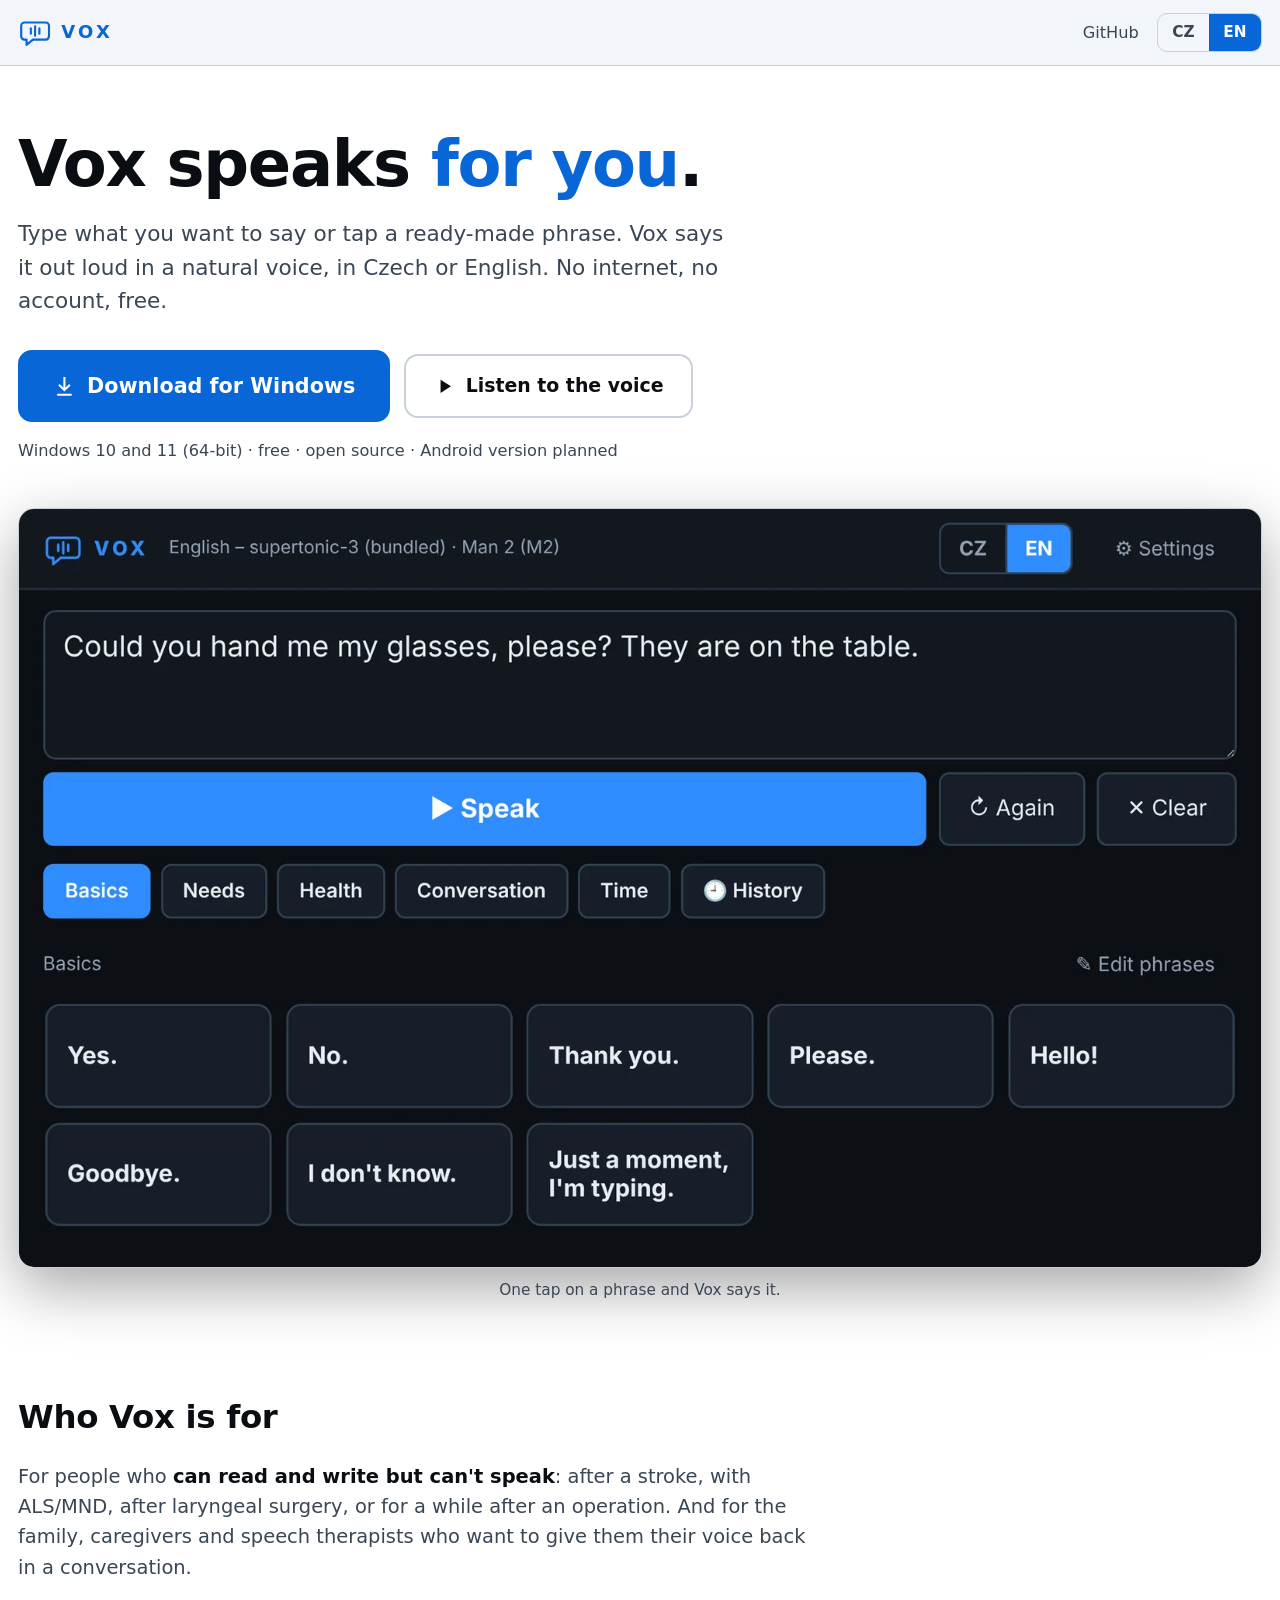
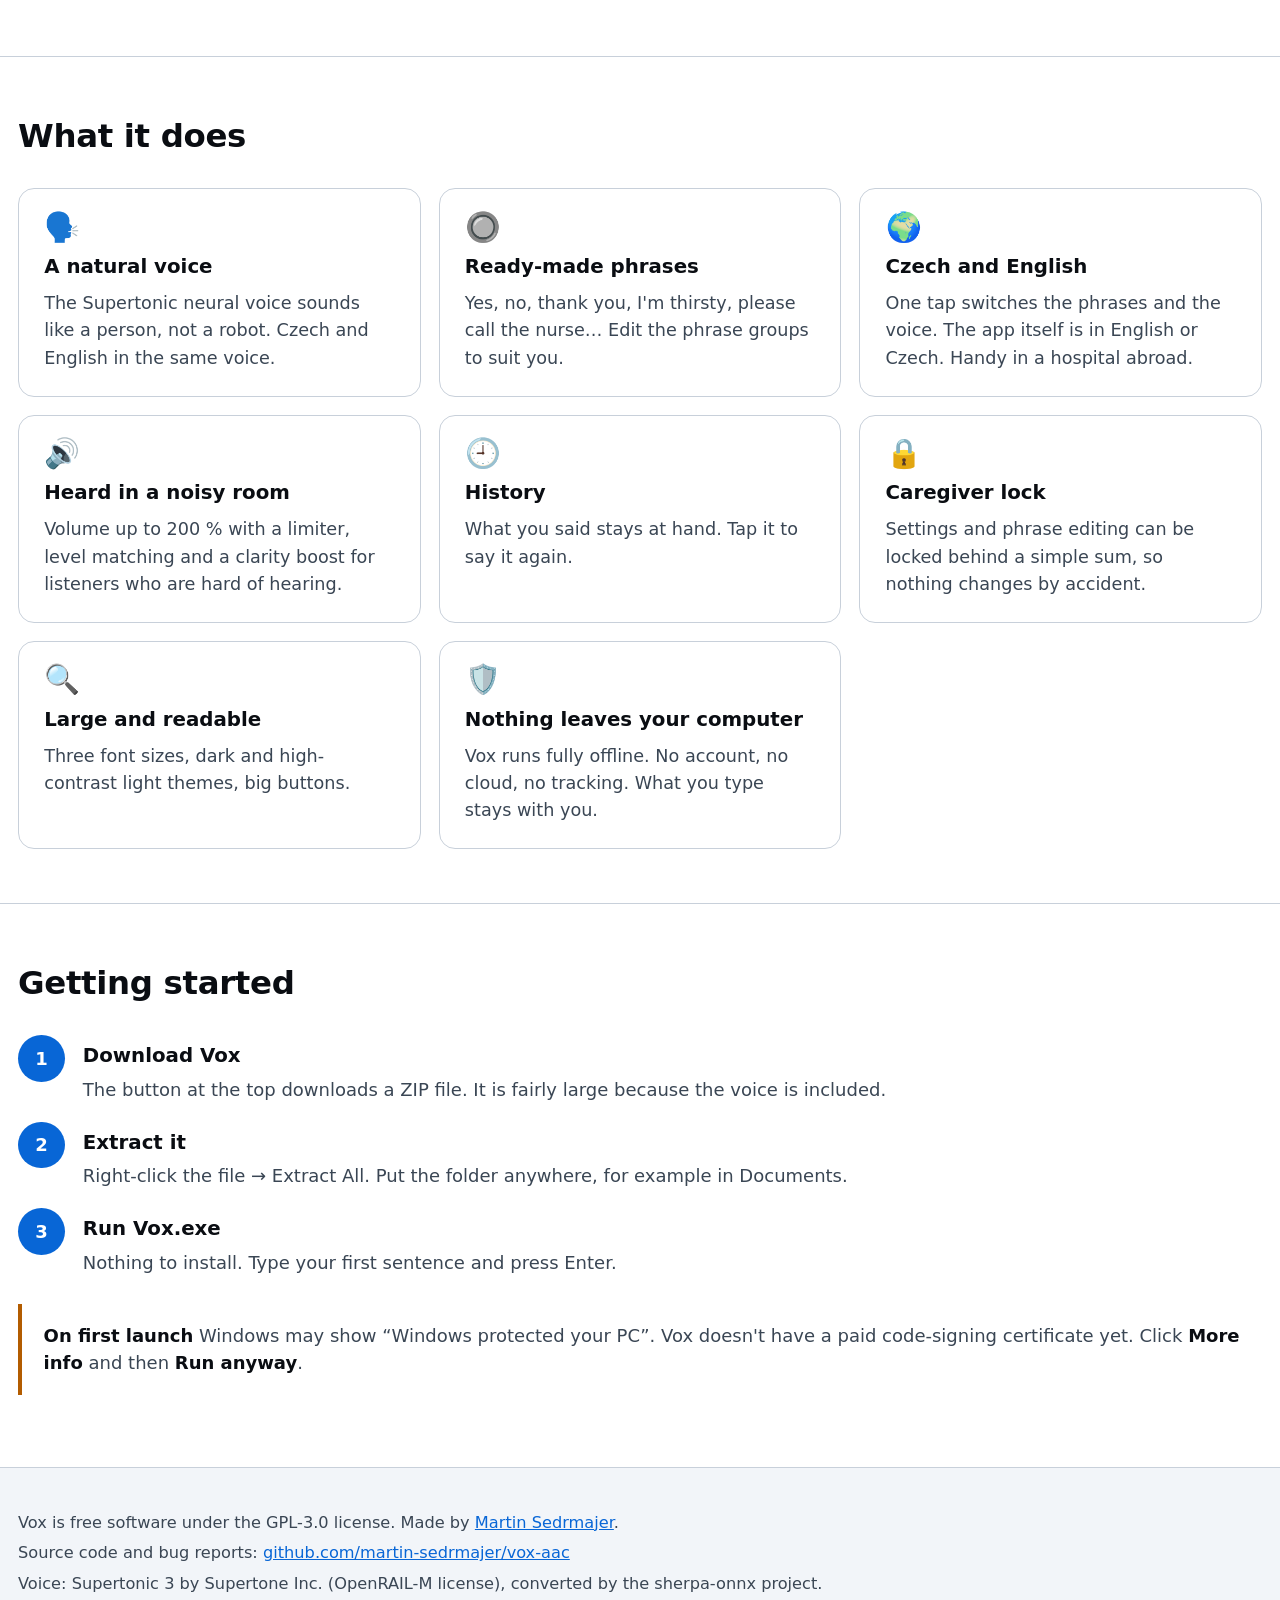
==== docs/index.html @ cf5b53a2 "Vydali jsme verzi 0.2.0 Co-Authored-By: Claude Opus 5.5 <noreply@anthropic.com>" ====
<!doctype html>
<html lang="cs">
<head>
<meta charset="utf-8">
<meta name="viewport" content="width=device-width, initial-scale=1">
<title>Vox – mluví za vás</title>
<meta name="description" content="Vox je bezplatná aplikace pro Windows, která mluví za lidi, kteří přišli o hlas. Napíšete nebo klepnete a Vox to řekne přirozeným hlasem, česky i anglicky, bez internetu.">
<meta property="og:title" content="Vox – mluví za vás">
<meta property="og:description" content="Bezplatná offline aplikace pro Windows: napíšete nebo klepnete a Vox to řekne přirozeným hlasem, česky i anglicky.">
<meta property="og:image" content="img/vox-cs.webp">
<link rel="icon" href="data:image/svg+xml,%3Csvg xmlns='http://www.w3.org/2000/svg' viewBox='0 0 32 32' fill='none' stroke='%232f8cff' stroke-width='2.4' stroke-linecap='round' stroke-linejoin='round'%3E%3Cpath d='M6 7h20a3 3 0 0 1 3 3v10a3 3 0 0 1-3 3H14l-6 5v-5H6a3 3 0 0 1-3-3V10a3 3 0 0 1 3-3z'/%3E%3Cpath d='M12 12.5v5M16 10.5v9M20 12.5v5'/%3E%3C/svg%3E">
<style>
  :root {
    --bg: #0c1015;
    --bg2: #121820;
    --panel: #161e28;
    --line: #232e3b;
    --text: #e8edf3;
    --dim: #a3b0bf;
    --accent: #2f8cff;
    --accent-dim: #1f64c4;
    --on-accent: #ffffff;
    --urgent: #ff6b6b;
    --focus: #ffd166;
    color-scheme: dark;
  }
  @media (prefers-color-scheme: light) {
    :root {
      --bg: #ffffff;
      --bg2: #f2f5f9;
      --panel: #ffffff;
      --line: #c8d0da;
      --text: #0a0d12;
      --dim: #3a4654;
      --accent: #0866d6;
      --accent-dim: #054ea6;
      --urgent: #b00020;
      --focus: #b35c00;
      color-scheme: light;
    }
  }

  * { box-sizing: border-box; }
  html { font-size: 18px; scroll-behavior: smooth; }
  @media (prefers-reduced-motion: reduce) { html { scroll-behavior: auto; } * { animation: none !important; transition: none !important; } }
  body {
    margin: 0;
    background: var(--bg);
    color: var(--text);
    font-family: "Segoe UI Variable Text", "Segoe UI", system-ui, -apple-system, sans-serif;
    line-height: 1.55;
  }
  a { color: var(--accent); }
  :focus-visible { outline: 3px solid var(--focus); outline-offset: 3px; border-radius: 6px; }
  .wrap { width: min(70rem, 100% - 2rem); margin-inline: auto; }
  .skip { position: absolute; left: -999px; top: .5rem; background: var(--accent); color: var(--on-accent); padding: .5rem 1rem; border-radius: 8px; z-index: 10; }
  .skip:focus { left: .5rem; }

  /* ---------- hlavička ---------- */
  header.top { border-bottom: 1px solid var(--line); background: var(--bg2); }
  header.top .wrap { display: flex; align-items: center; gap: 1rem; min-height: 3.6rem; }
  .brand { display: flex; align-items: center; gap: .5rem; text-decoration: none; color: var(--text); font-weight: 800; letter-spacing: .18em; }
  .brand svg { width: 1.9rem; height: 1.9rem; fill: none; stroke: var(--accent); stroke-width: 2; stroke-linecap: round; stroke-linejoin: round; }
  .brand span { color: var(--accent); }
  .spacer { flex: 1; }
  .lang { display: inline-flex; border: 1px solid var(--line); border-radius: 10px; overflow: hidden; }
  .lang button { font: inherit; font-weight: 700; font-size: .85rem; padding: .35rem .8rem; border: 0; background: transparent; color: var(--dim); cursor: pointer; }
  .lang button[aria-pressed="true"] { background: var(--accent); color: var(--on-accent); }
  .gh { color: var(--dim); text-decoration: none; font-size: .9rem; }
  .gh:hover { color: var(--text); }

  /* ---------- úvod ---------- */
  .hero { padding: 3.5rem 0 2rem; }
  .hero h1 { font-size: clamp(2.2rem, 5vw, 3.6rem); line-height: 1.1; margin: 0 0 1rem; letter-spacing: -.02em; }
  .hero h1 em { font-style: normal; color: var(--accent); }
  .hero p.lead { font-size: 1.2rem; color: var(--dim); max-width: 40rem; margin: 0 0 1.8rem; }
  .cta { display: flex; flex-wrap: wrap; gap: .8rem; align-items: center; }
  .btn {
    display: inline-flex; align-items: center; gap: .55rem;
    font: inherit; font-weight: 700; font-size: 1.05rem;
    padding: .85rem 1.5rem; border-radius: 14px; cursor: pointer;
    text-decoration: none; border: 2px solid var(--line); background: var(--panel); color: var(--text);
  }
  .btn.primary { background: var(--accent); border-color: var(--accent); color: var(--on-accent); font-size: 1.15rem; padding: 1rem 1.8rem; }
  .btn.primary:hover { background: var(--accent-dim); border-color: var(--accent-dim); }
  .btn:hover { border-color: var(--accent); }
  .btn svg { width: 1.2em; height: 1.2em; fill: currentColor; }
  .meta { margin-top: .9rem; font-size: .9rem; color: var(--dim); }

  .shot { margin: 2.5rem 0 0; }
  .shot img { width: 100%; height: auto; display: block; border-radius: 16px; border: 1px solid var(--line); box-shadow: 0 20px 60px rgba(0, 0, 0, .35); }
  .shot figcaption { font-size: .85rem; color: var(--dim); margin-top: .6rem; text-align: center; }

  /* ---------- sekce ---------- */
  section { padding: 3rem 0; }
  section + section { border-top: 1px solid var(--line); }
  h2 { font-size: 1.8rem; margin: 0 0 1rem; letter-spacing: -.01em; }
  .prose { max-width: 44rem; color: var(--dim); font-size: 1.08rem; }
  .prose strong { color: var(--text); }

  .grid { display: grid; grid-template-columns: repeat(auto-fill, minmax(17rem, 1fr)); gap: 1rem; margin-top: 1.5rem; }
  .card { background: var(--panel); border: 1px solid var(--line); border-radius: 16px; padding: 1.3rem 1.4rem; }
  .card h3 { margin: 0 0 .4rem; font-size: 1.1rem; }
  .card p { margin: 0; color: var(--dim); font-size: .98rem; }
  .card .ico { font-size: 1.6rem; line-height: 1; margin-bottom: .6rem; display: block; }

  ol.steps { list-style: none; padding: 0; margin: 1.5rem 0 0; display: grid; gap: 1rem; counter-reset: s; }
  ol.steps li { counter-increment: s; display: grid; grid-template-columns: 2.6rem 1fr; gap: 1rem; align-items: start; }
  ol.steps li::before {
    content: counter(s); width: 2.6rem; height: 2.6rem; border-radius: 50%;
    background: var(--accent); color: var(--on-accent); font-weight: 800;
    display: grid; place-items: center;
  }
  ol.steps h3 { margin: .35rem 0 .2rem; font-size: 1.1rem; }
  ol.steps p { margin: 0; color: var(--dim); }
  .note { margin-top: 1.5rem; padding: 1rem 1.2rem; border-left: 4px solid var(--focus); background: var(--panel); border-radius: 0 12px 12px 0; color: var(--dim); }
  .note strong { color: var(--text); }

  footer { border-top: 1px solid var(--line); background: var(--bg2); padding: 2rem 0 2.5rem; color: var(--dim); font-size: .9rem; }
  footer p { margin: .3rem 0; }

  @media (max-width: 40rem) {
    html { font-size: 17px; }
    .hero { padding-top: 2.2rem; }
    .gh { display: none; }
    .btn, .btn.primary { width: 100%; justify-content: center; }
  }
</style>
</head>
<body>
<a class="skip" href="#main" data-i18n="skip">Přeskočit na obsah</a>

<header class="top">
  <div class="wrap">
    <a class="brand" href="#" aria-label="Vox">
      <svg viewBox="0 0 32 32" aria-hidden="true"><path d="M6 7h20a3 3 0 0 1 3 3v10a3 3 0 0 1-3 3H14l-6 5v-5H6a3 3 0 0 1-3-3V10a3 3 0 0 1 3-3z"/><path d="M12 12.5v5M16 10.5v9M20 12.5v5"/></svg>
      <span>VOX</span>
    </a>
    <div class="spacer"></div>
    <a class="gh" href="https://github.com/martin-sedrmajer/vox-aac">GitHub</a>
    <div class="lang" role="group" aria-label="Jazyk / Language">
      <button type="button" data-lang="cs" aria-pressed="true">CZ</button>
      <button type="button" data-lang="en" aria-pressed="false">EN</button>
    </div>
  </div>
</header>

<main id="main">
  <div class="hero">
    <div class="wrap">
      <h1 data-i18n-html="h1">Vox mluví <em>za vás</em>.</h1>
      <p class="lead" data-i18n="lead">Napíšete, co chcete říct, nebo klepnete na připravenou frázi. Vox to řekne přirozeným hlasem, česky i anglicky. Bez internetu, bez účtu a zdarma.</p>
      <div class="cta">
        <a class="btn primary" href="https://github.com/martin-sedrmajer/vox-aac/releases/latest">
          <svg viewBox="0 0 24 24" aria-hidden="true"><path d="M11 3h2v10.2l3.6-3.6 1.4 1.4-6 6-6-6 1.4-1.4 3.6 3.6V3zM5 19h14v2H5z"/></svg>
          <span data-i18n="download">Stáhnout pro Windows</span>
        </a>
        <button class="btn" type="button" id="listen" aria-pressed="false">
          <svg viewBox="0 0 24 24" aria-hidden="true" id="listenIcon"><path d="M8 5v14l11-7z"/></svg>
          <span data-i18n="listen">Poslechnout hlas</span>
        </button>
        <audio id="sample" preload="none" src="audio/vox-cs.mp3"></audio>
      </div>
      <p class="meta" data-i18n="meta">Windows 10 a 11 (64bit) · zdarma · otevřený zdrojový kód · verze pro Android se plánuje</p>

      <figure class="shot">
        <img id="shot" src="img/vox-cs.webp" width="1600" height="976"
             alt="Okno aplikace Vox: nahoře pole pro text a velké modré tlačítko Říct, pod ním skupiny frází a tlačítka s frázemi, naléhavé červeně." data-i18n-alt="shotAlt">
        <figcaption data-i18n="shotCap">Naléhavé fráze jsou červené, aby byly vidět na první pohled.</figcaption>
      </figure>
    </div>
  </div>

  <section>
    <div class="wrap">
      <h2 data-i18n="whoH">Pro koho je Vox</h2>
      <p class="prose" data-i18n-html="who">Pro lidi, kteří <strong>umějí číst a psát, ale nemohou mluvit</strong>: po mozkové mrtvici, s ALS, po operaci hrtanu nebo dočasně po zákroku. A pro jejich blízké, pečovatele a logopedy, kteří jim chtějí vrátit hlas do rozhovoru.</p>
    </div>
  </section>

  <section>
    <div class="wrap">
      <h2 data-i18n="featH">Co umí</h2>
      <div class="grid">
        <div class="card"><span class="ico" aria-hidden="true">🗣️</span><h3 data-i18n="f1h">Přirozený hlas</h3><p data-i18n="f1">Neuronový hlas Supertonic, který zní jako člověk, ne jako robot. Česky i anglicky stejným hlasem.</p></div>
        <div class="card"><span class="ico" aria-hidden="true">🔘</span><h3 data-i18n="f2h">Připravené fráze</h3><p data-i18n="f2">Ano, ne, děkuji, mám žízeň, zavolejte sestru… Skupiny frází si upravíte podle sebe.</p></div>
        <div class="card"><span class="ico" aria-hidden="true">🌍</span><h3 data-i18n="f3h">Čeština i angličtina</h3><p data-i18n="f3">Jedním klepnutím se přepnou fráze i hlas. Samotná aplikace je česky nebo anglicky. Hodí se v nemocnici v zahraničí.</p></div>
        <div class="card"><span class="ico" aria-hidden="true">🔊</span><h3 data-i18n="f4h">Slyšet i v hluku</h3><p data-i18n="f4">Hlasitost až 200 % s ochranou proti přebuzení, vyrovnání hlasitosti a zvýraznění pro nedoslýchavé.</p></div>
        <div class="card"><span class="ico" aria-hidden="true">🕘</span><h3 data-i18n="f5h">Historie</h3><p data-i18n="f5">Co jste řekli, zůstane po ruce. Jedním klepnutím to zopakujete.</p></div>
        <div class="card"><span class="ico" aria-hidden="true">🔒</span><h3 data-i18n="f6h">Zámek pro pečovatele</h3><p data-i18n="f6">Nastavení a úpravy frází lze zamknout jednoduchým příkladem, aby se nic nezměnilo omylem.</p></div>
        <div class="card"><span class="ico" aria-hidden="true">🔍</span><h3 data-i18n="f7h">Velké a čitelné</h3><p data-i18n="f7">Tři velikosti písma, tmavý i světlý vzhled s vysokým kontrastem, velká tlačítka.</p></div>
        <div class="card"><span class="ico" aria-hidden="true">🛡️</span><h3 data-i18n="f8h">Nic neodchází z počítače</h3><p data-i18n="f8">Vox běží celý offline. Žádný účet, žádný cloud, žádné sledování. Co napíšete, zůstane jen u vás.</p></div>
      </div>
    </div>
  </section>

  <section>
    <div class="wrap">
      <h2 data-i18n="startH">Jak začít</h2>
      <ol class="steps">
        <li><div><h3 data-i18n="s1h">Stáhněte Vox</h3><p data-i18n="s1">Tlačítkem nahoře stáhnete soubor ZIP. Je větší, protože obsahuje i hlas.</p></div></li>
        <li><div><h3 data-i18n="s2h">Rozbalte ho</h3><p data-i18n="s2">Pravým tlačítkem na soubor → Extrahovat vše. Složku můžete dát kamkoli, třeba do Dokumentů.</p></div></li>
        <li><div><h3 data-i18n="s3h">Spusťte Vox.exe</h3><p data-i18n="s3">Nic se neinstaluje. Napište první větu a zmáčkněte Enter.</p></div></li>
      </ol>
      <p class="note" data-i18n-html="smart"><strong>Při prvním spuštění</strong> může Windows ukázat hlášku „Systém Windows ochránil váš počítač“. Vox zatím nemá placený digitální podpis. Klikněte na <strong>Další informace</strong> a pak na <strong>Přesto spustit</strong>.</p>
    </div>
  </section>
</main>

<footer>
  <div class="wrap">
    <p data-i18n-html="foot1">Vox je otevřený software pod licencí GPL-3.0. Vytvořil <a href="https://github.com/martin-sedrmajer">Martin Sedrmajer</a>.</p>
    <p data-i18n-html="foot2">Zdrojový kód a hlášení chyb: <a href="https://github.com/martin-sedrmajer/vox-aac">github.com/martin-sedrmajer/vox-aac</a></p>
    <p data-i18n="foot3">Hlas: Supertonic 3 od Supertone Inc. (licence OpenRAIL-M), převedený projektem sherpa-onnx.</p>
  </div>
</footer>

<script>
  // Texty v obou jazycích. Čeština je přímo v HTML (funguje i bez skriptu), angličtina se doplní.
  const T = {
    en: {
      title: "Vox – speaks for you",
      skip: "Skip to content",
      h1: "Vox speaks <em>for you</em>.",
      lead: "Type what you want to say or tap a ready-made phrase. Vox says it out loud in a natural voice, in Czech or English. No internet, no account, free.",
      download: "Download for Windows",
      listen: "Listen to the voice",
      meta: "Windows 10 and 11 (64-bit) · free · open source · Android version planned",
      shotAlt: "The Vox window: a text box with a large blue Speak button at the top, phrase groups and phrase buttons below.",
      shotCap: "One tap on a phrase and Vox says it.",
      whoH: "Who Vox is for",
      who: "For people who <strong>can read and write but can't speak</strong>: after a stroke, with ALS/MND, after laryngeal surgery, or for a while after an operation. And for the family, caregivers and speech therapists who want to give them their voice back in a conversation.",
      featH: "What it does",
      f1h: "A natural voice", f1: "The Supertonic neural voice sounds like a person, not a robot. Czech and English in the same voice.",
      f2h: "Ready-made phrases", f2: "Yes, no, thank you, I'm thirsty, please call the nurse… Edit the phrase groups to suit you.",
      f3h: "Czech and English", f3: "One tap switches the phrases and the voice. The app itself is in English or Czech. Handy in a hospital abroad.",
      f4h: "Heard in a noisy room", f4: "Volume up to 200 % with a limiter, level matching and a clarity boost for listeners who are hard of hearing.",
      f5h: "History", f5: "What you said stays at hand. Tap it to say it again.",
      f6h: "Caregiver lock", f6: "Settings and phrase editing can be locked behind a simple sum, so nothing changes by accident.",
      f7h: "Large and readable", f7: "Three font sizes, dark and high-contrast light themes, big buttons.",
      f8h: "Nothing leaves your computer", f8: "Vox runs fully offline. No account, no cloud, no tracking. What you type stays with you.",
      startH: "Getting started",
      s1h: "Download Vox", s1: "The button at the top downloads a ZIP file. It is fairly large because the voice is included.",
      s2h: "Extract it", s2: "Right-click the file → Extract All. Put the folder anywhere, for example in Documents.",
      s3h: "Run Vox.exe", s3: "Nothing to install. Type your first sentence and press Enter.",
      smart: "<strong>On first launch</strong> Windows may show “Windows protected your PC”. Vox doesn't have a paid code-signing certificate yet. Click <strong>More info</strong> and then <strong>Run anyway</strong>.",
      foot1: "Vox is free software under the GPL-3.0 license. Made by <a href=\"https://github.com/martin-sedrmajer\">Martin Sedrmajer</a>.",
      foot2: "Source code and bug reports: <a href=\"https://github.com/martin-sedrmajer/vox-aac\">github.com/martin-sedrmajer/vox-aac</a>",
      foot3: "Voice: Supertonic 3 by Supertone Inc. (OpenRAIL-M license), converted by the sherpa-onnx project."
    }
  };

  // Původní české texty si uloží z HTML, aby šlo přepínat tam i zpět.
  const cs = { title: document.title };
  document.querySelectorAll("[data-i18n]").forEach((el) => { cs[el.dataset.i18n] = el.textContent; });
  document.querySelectorAll("[data-i18n-html]").forEach((el) => { cs[el.dataset.i18nHtml] = el.innerHTML; });
  document.querySelectorAll("[data-i18n-alt]").forEach((el) => { cs[el.dataset.i18nAlt] = el.alt; });
  T.cs = cs;

  const sample = document.getElementById("sample");
  const listen = document.getElementById("listen");
  const icon = document.getElementById("listenIcon");
  const PLAY = "M8 5v14l11-7z", STOP = "M6 6h12v12H6z";

  function setLang(lang) {
    const t = T[lang] || T.cs;
    document.documentElement.lang = lang;
    document.title = t.title;
    document.querySelectorAll("[data-i18n]").forEach((el) => { if (t[el.dataset.i18n]) el.textContent = t[el.dataset.i18n]; });
    document.querySelectorAll("[data-i18n-html]").forEach((el) => { if (t[el.dataset.i18nHtml]) el.innerHTML = t[el.dataset.i18nHtml]; });
    document.querySelectorAll("[data-i18n-alt]").forEach((el) => { if (t[el.dataset.i18nAlt]) el.alt = t[el.dataset.i18nAlt]; });
    document.querySelectorAll(".lang button").forEach((b) => b.setAttribute("aria-pressed", String(b.dataset.lang === lang)));
    document.getElementById("shot").src = "img/vox-" + lang + ".webp";
    stopSample();
    sample.src = "audio/vox-" + lang + ".mp3";
    try { localStorage.setItem("vox.lang", lang); } catch (_) { /* bez úložiště */ }
  }

  function stopSample() {
    sample.pause();
    sample.currentTime = 0;
    listen.setAttribute("aria-pressed", "false");
    icon.firstElementChild.setAttribute("d", PLAY);
  }

  listen.addEventListener("click", () => {
    if (!sample.paused) { stopSample(); return; }
    sample.play().then(() => {
      listen.setAttribute("aria-pressed", "true");
      icon.firstElementChild.setAttribute("d", STOP);
    }).catch(() => { /* přehrání zablokované */ });
  });
  sample.addEventListener("ended", stopSample);

  document.querySelectorAll(".lang button").forEach((b) => b.addEventListener("click", () => setLang(b.dataset.lang)));

  let start = "cs";
  try { start = localStorage.getItem("vox.lang") || ((navigator.language || "").toLowerCase().startsWith("cs") ? "cs" : "en"); } catch (_) { /* bez úložiště */ }
  if (start !== "cs") setLang(start);
</script>
</body>
</html>
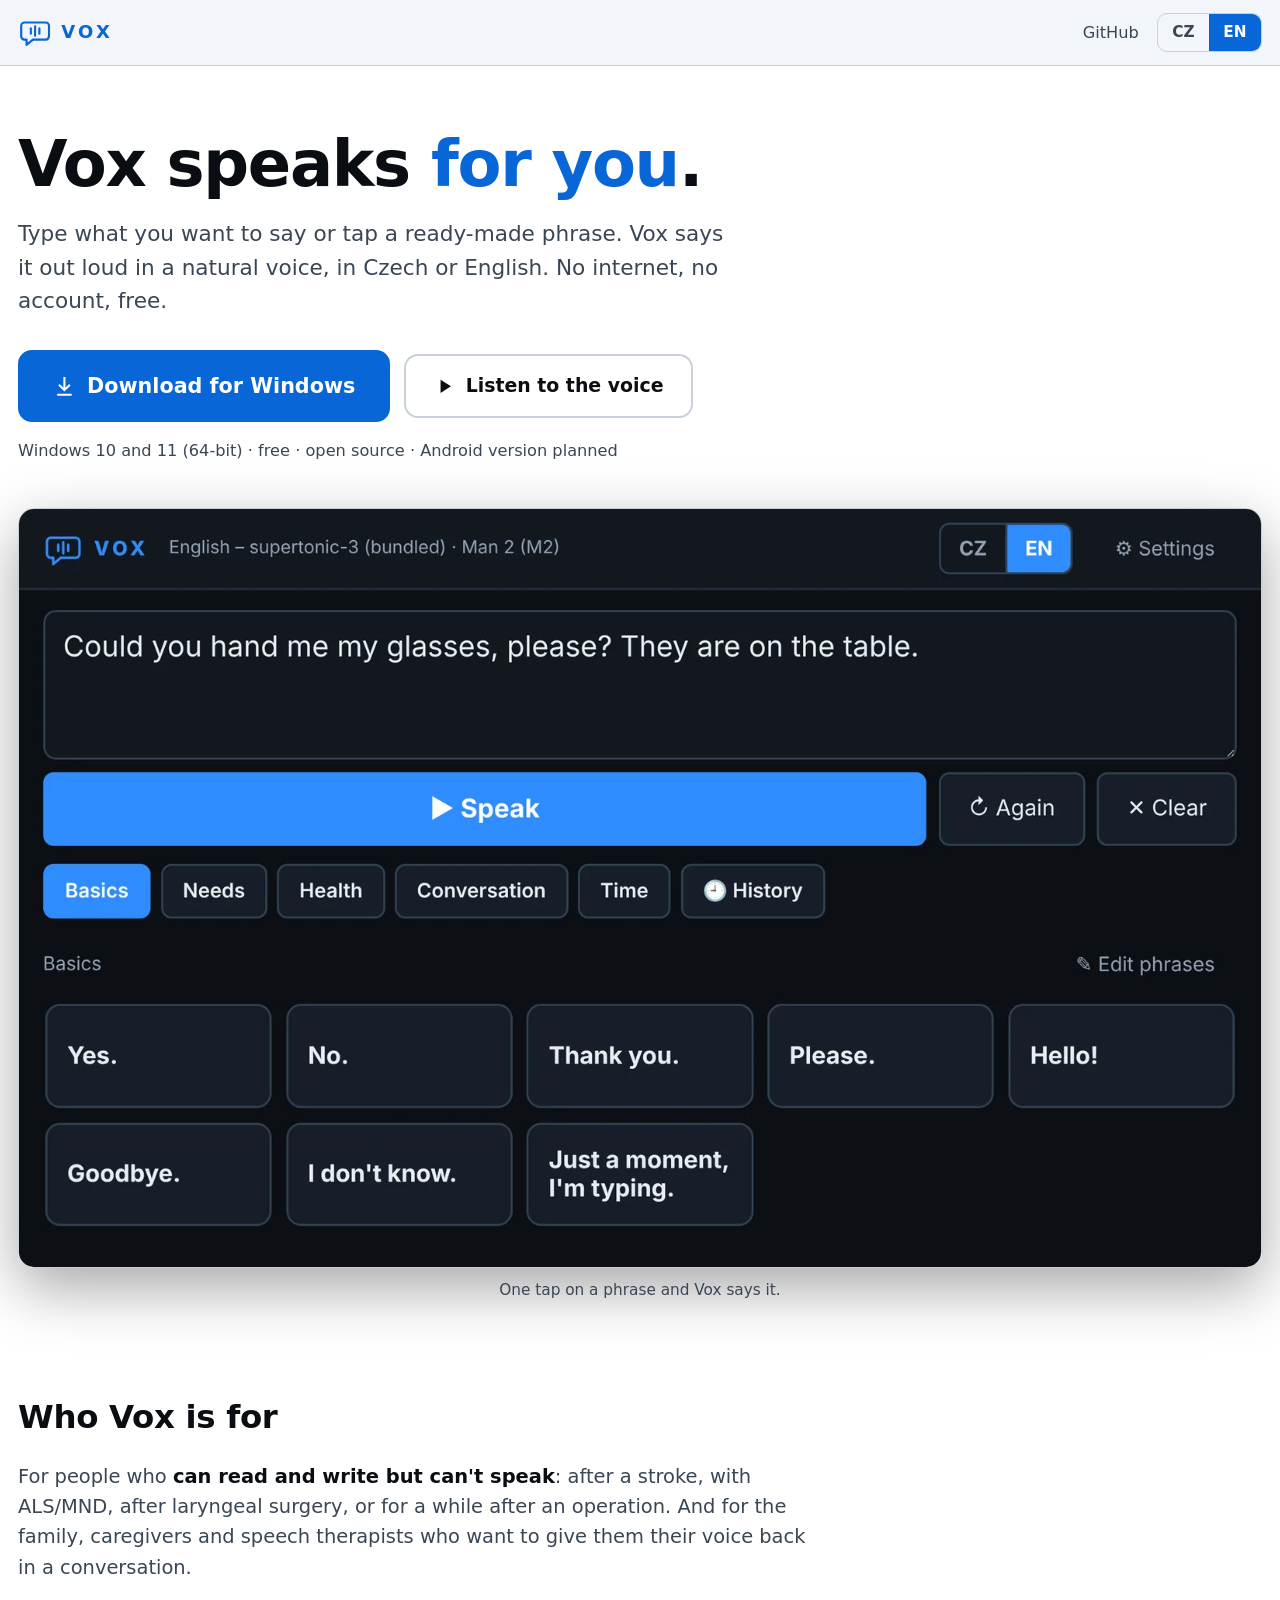
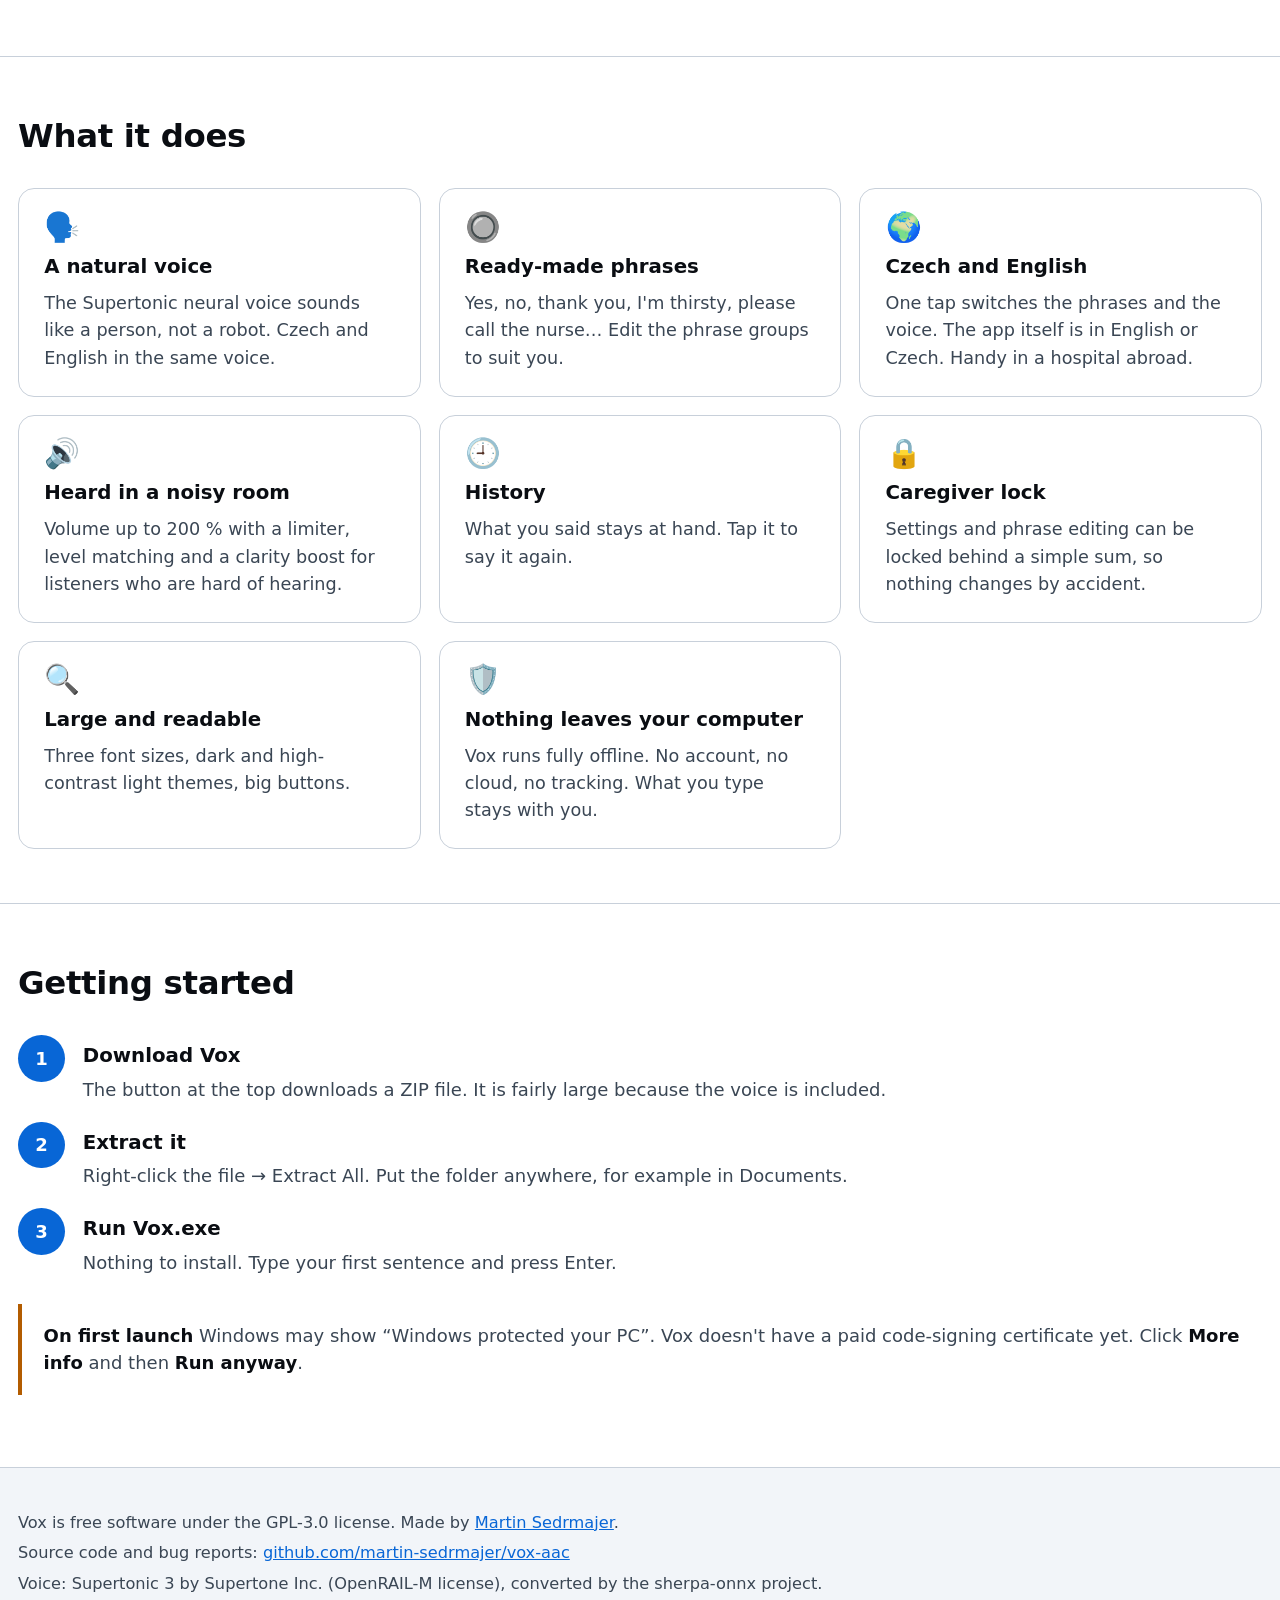
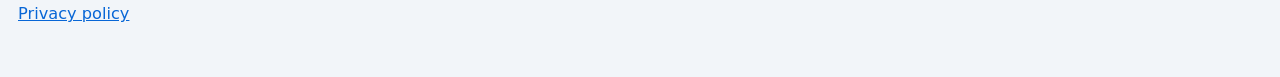
==== commit 9ec49726: "Připravili jsme balíček pro Microsoft Store a stránku o ochraně soukromí Co-Authored-By: Claude Opus" ====
--- a/docs/index.html
+++ b/docs/index.html
@@ -212,6 +212,7 @@
     <p data-i18n-html="foot1">Vox je otevřený software pod licencí GPL-3.0. Vytvořil <a href="https://github.com/martin-sedrmajer">Martin Sedrmajer</a>.</p>
     <p data-i18n-html="foot2">Zdrojový kód a hlášení chyb: <a href="https://github.com/martin-sedrmajer/vox-aac">github.com/martin-sedrmajer/vox-aac</a></p>
     <p data-i18n="foot3">Hlas: Supertonic 3 od Supertone Inc. (licence OpenRAIL-M), převedený projektem sherpa-onnx.</p>
+    <p><a href="privacy.html" data-i18n="foot4">Ochrana soukromí</a></p>
   </div>
 </footer>
 
@@ -246,7 +247,8 @@
       smart: "<strong>On first launch</strong> Windows may show “Windows protected your PC”. Vox doesn't have a paid code-signing certificate yet. Click <strong>More info</strong> and then <strong>Run anyway</strong>.",
       foot1: "Vox is free software under the GPL-3.0 license. Made by <a href=\"https://github.com/martin-sedrmajer\">Martin Sedrmajer</a>.",
       foot2: "Source code and bug reports: <a href=\"https://github.com/martin-sedrmajer/vox-aac\">github.com/martin-sedrmajer/vox-aac</a>",
-      foot3: "Voice: Supertonic 3 by Supertone Inc. (OpenRAIL-M license), converted by the sherpa-onnx project."
+      foot3: "Voice: Supertonic 3 by Supertone Inc. (OpenRAIL-M license), converted by the sherpa-onnx project.",
+      foot4: "Privacy policy"
     }
   };
 
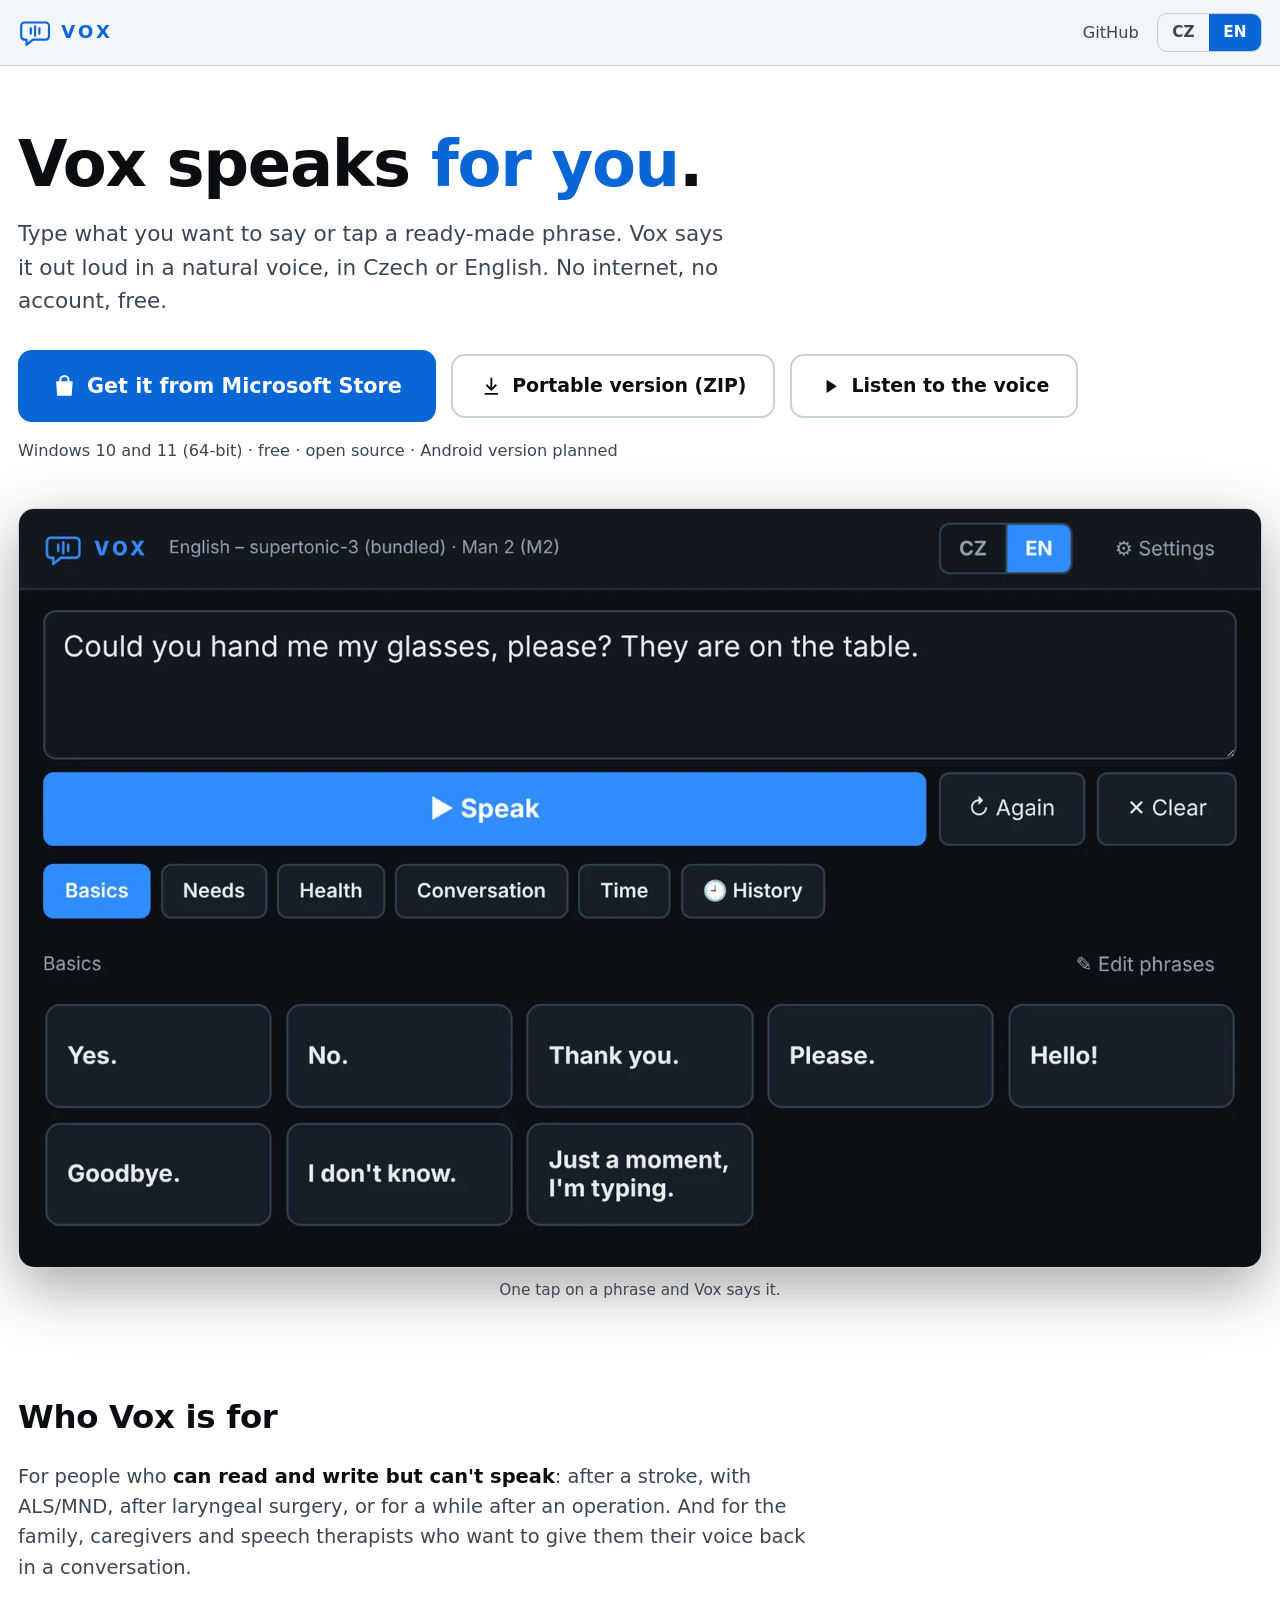
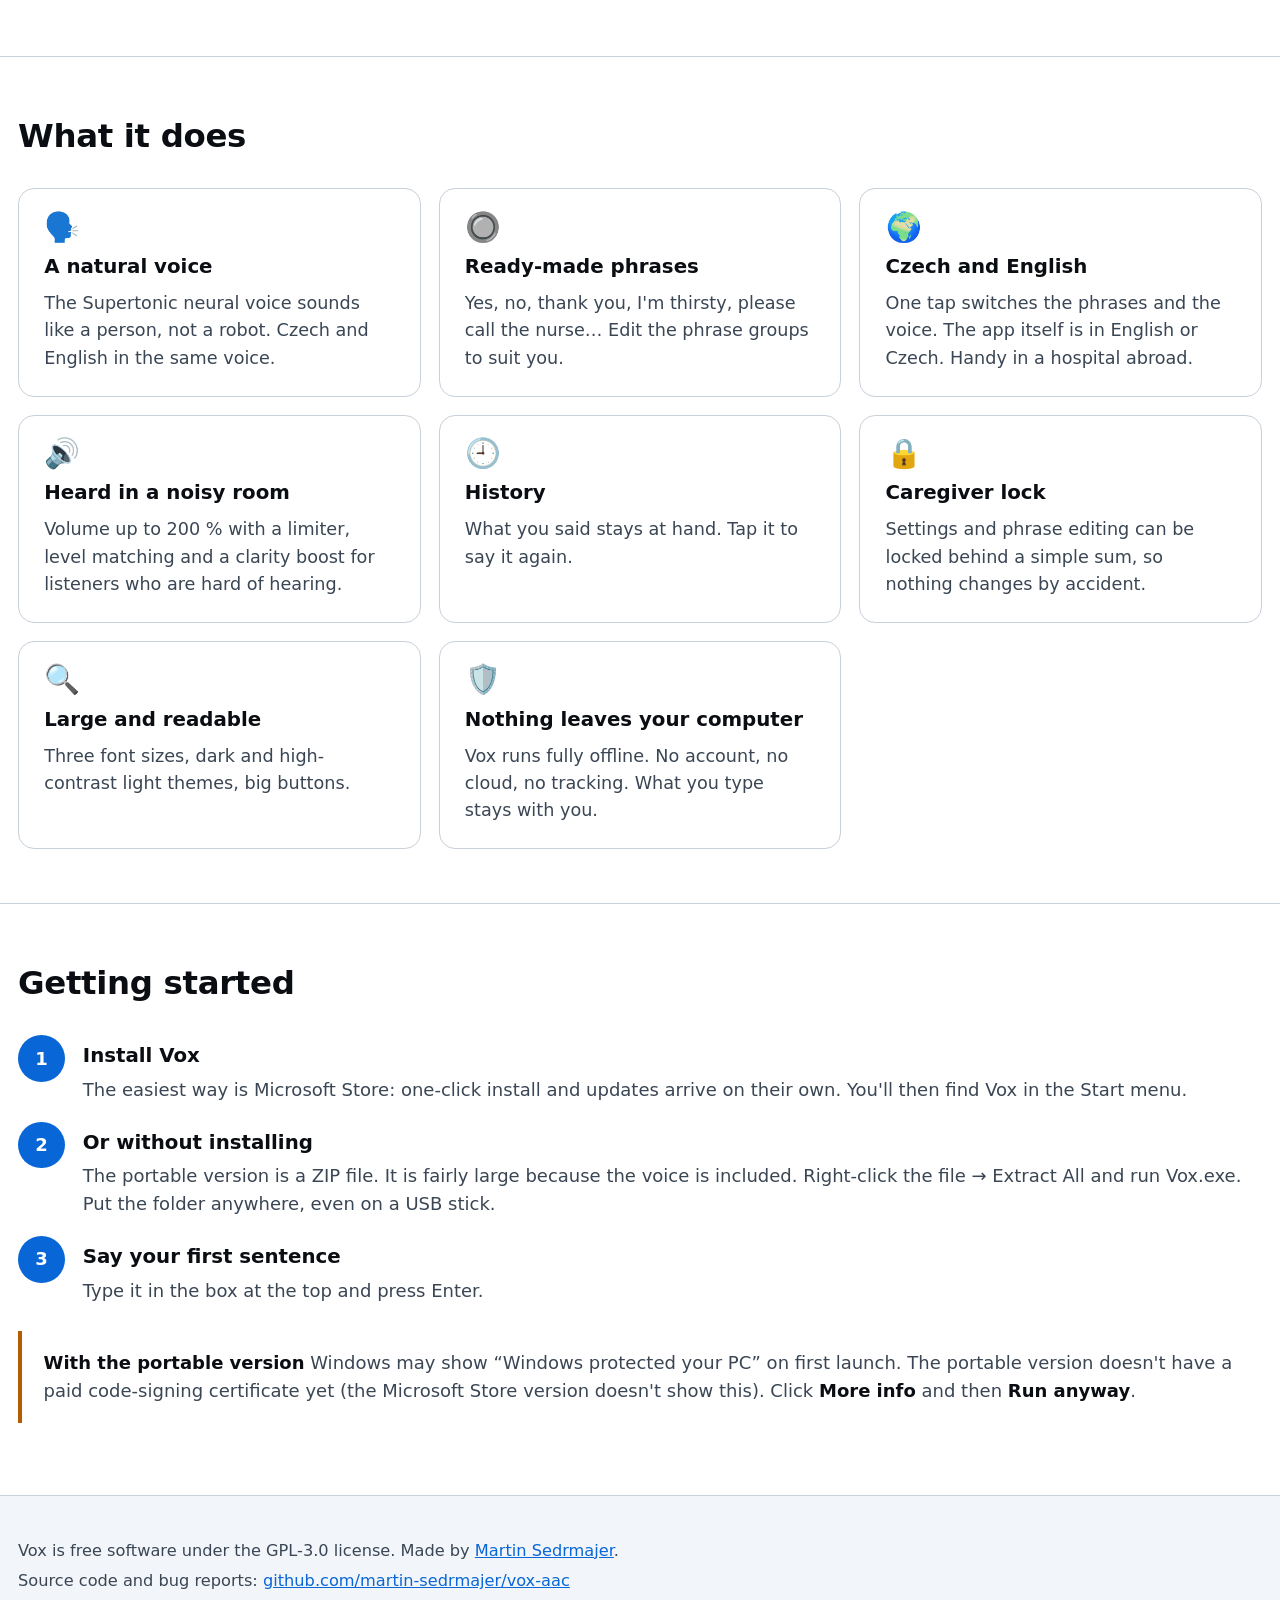
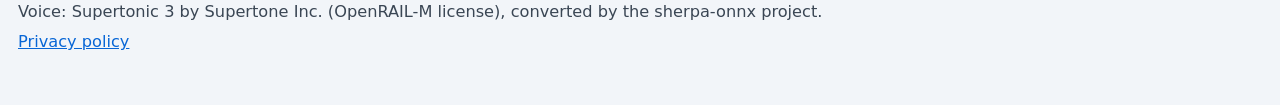
==== commit d8897e2d: "Přidali jsme odkaz do Microsoft Store na web a do README Co-Authored-By: Claude Opus 5.5 <noreply@an" ====
--- a/docs/index.html
+++ b/docs/index.html
@@ -151,9 +151,13 @@
       <h1 data-i18n-html="h1">Vox mluví <em>za vás</em>.</h1>
       <p class="lead" data-i18n="lead">Napíšete, co chcete říct, nebo klepnete na připravenou frázi. Vox to řekne přirozeným hlasem, česky i anglicky. Bez internetu, bez účtu a zdarma.</p>
       <div class="cta">
-        <a class="btn primary" href="https://github.com/martin-sedrmajer/vox-aac/releases/latest">
+        <a class="btn primary" href="https://apps.microsoft.com/detail/9P6NKBZXT3VX">
+          <svg viewBox="0 0 24 24" aria-hidden="true"><path d="M7 7V6a5 5 0 0 1 10 0v1h3l-1 14H5L4 7h3zm2 0h6V6a3 3 0 0 0-6 0v1z"/></svg>
+          <span data-i18n="store">Získat v Microsoft Store</span>
+        </a>
+        <a class="btn" href="https://github.com/martin-sedrmajer/vox-aac/releases/latest">
           <svg viewBox="0 0 24 24" aria-hidden="true"><path d="M11 3h2v10.2l3.6-3.6 1.4 1.4-6 6-6-6 1.4-1.4 3.6 3.6V3zM5 19h14v2H5z"/></svg>
-          <span data-i18n="download">Stáhnout pro Windows</span>
+          <span data-i18n="download">Přenosná verze (ZIP)</span>
         </a>
         <button class="btn" type="button" id="listen" aria-pressed="false">
           <svg viewBox="0 0 24 24" aria-hidden="true" id="listenIcon"><path d="M8 5v14l11-7z"/></svg>
@@ -198,11 +202,11 @@
     <div class="wrap">
       <h2 data-i18n="startH">Jak začít</h2>
       <ol class="steps">
-        <li><div><h3 data-i18n="s1h">Stáhněte Vox</h3><p data-i18n="s1">Tlačítkem nahoře stáhnete soubor ZIP. Je větší, protože obsahuje i hlas.</p></div></li>
-        <li><div><h3 data-i18n="s2h">Rozbalte ho</h3><p data-i18n="s2">Pravým tlačítkem na soubor → Extrahovat vše. Složku můžete dát kamkoli, třeba do Dokumentů.</p></div></li>
-        <li><div><h3 data-i18n="s3h">Spusťte Vox.exe</h3><p data-i18n="s3">Nic se neinstaluje. Napište první větu a zmáčkněte Enter.</p></div></li>
+        <li><div><h3 data-i18n="s1h">Nainstalujte Vox</h3><p data-i18n="s1">Nejjednodušší je Microsoft Store: instalace jedním kliknutím a aktualizace přijdou samy. Vox pak najdete v nabídce Start.</p></div></li>
+        <li><div><h3 data-i18n="s2h">Nebo bez instalace</h3><p data-i18n="s2">Přenosnou verzi stáhnete jako ZIP. Je větší, protože obsahuje i hlas. Pravým tlačítkem na soubor → Extrahovat vše a spusťte Vox.exe. Složku můžete dát kamkoli, třeba na flashdisk.</p></div></li>
+        <li><div><h3 data-i18n="s3h">Řekněte první větu</h3><p data-i18n="s3">Napište ji do pole nahoře a zmáčkněte Enter.</p></div></li>
       </ol>
-      <p class="note" data-i18n-html="smart"><strong>Při prvním spuštění</strong> může Windows ukázat hlášku „Systém Windows ochránil váš počítač“. Vox zatím nemá placený digitální podpis. Klikněte na <strong>Další informace</strong> a pak na <strong>Přesto spustit</strong>.</p>
+      <p class="note" data-i18n-html="smart"><strong>U přenosné verze</strong> může Windows při prvním spuštění ukázat hlášku „Systém Windows ochránil váš počítač“. Přenosná verze zatím nemá placený digitální podpis (verze z Microsoft Store tuto hlášku nemá). Klikněte na <strong>Další informace</strong> a pak na <strong>Přesto spustit</strong>.</p>
     </div>
   </section>
 </main>
@@ -224,7 +228,8 @@
       skip: "Skip to content",
       h1: "Vox speaks <em>for you</em>.",
       lead: "Type what you want to say or tap a ready-made phrase. Vox says it out loud in a natural voice, in Czech or English. No internet, no account, free.",
-      download: "Download for Windows",
+      store: "Get it from Microsoft Store",
+      download: "Portable version (ZIP)",
       listen: "Listen to the voice",
       meta: "Windows 10 and 11 (64-bit) · free · open source · Android version planned",
       shotAlt: "The Vox window: a text box with a large blue Speak button at the top, phrase groups and phrase buttons below.",
@@ -241,10 +246,10 @@
       f7h: "Large and readable", f7: "Three font sizes, dark and high-contrast light themes, big buttons.",
       f8h: "Nothing leaves your computer", f8: "Vox runs fully offline. No account, no cloud, no tracking. What you type stays with you.",
       startH: "Getting started",
-      s1h: "Download Vox", s1: "The button at the top downloads a ZIP file. It is fairly large because the voice is included.",
-      s2h: "Extract it", s2: "Right-click the file → Extract All. Put the folder anywhere, for example in Documents.",
-      s3h: "Run Vox.exe", s3: "Nothing to install. Type your first sentence and press Enter.",
-      smart: "<strong>On first launch</strong> Windows may show “Windows protected your PC”. Vox doesn't have a paid code-signing certificate yet. Click <strong>More info</strong> and then <strong>Run anyway</strong>.",
+      s1h: "Install Vox", s1: "The easiest way is Microsoft Store: one-click install and updates arrive on their own. You'll then find Vox in the Start menu.",
+      s2h: "Or without installing", s2: "The portable version is a ZIP file. It is fairly large because the voice is included. Right-click the file → Extract All and run Vox.exe. Put the folder anywhere, even on a USB stick.",
+      s3h: "Say your first sentence", s3: "Type it in the box at the top and press Enter.",
+      smart: "<strong>With the portable version</strong> Windows may show “Windows protected your PC” on first launch. The portable version doesn't have a paid code-signing certificate yet (the Microsoft Store version doesn't show this). Click <strong>More info</strong> and then <strong>Run anyway</strong>.",
       foot1: "Vox is free software under the GPL-3.0 license. Made by <a href=\"https://github.com/martin-sedrmajer\">Martin Sedrmajer</a>.",
       foot2: "Source code and bug reports: <a href=\"https://github.com/martin-sedrmajer/vox-aac\">github.com/martin-sedrmajer/vox-aac</a>",
       foot3: "Voice: Supertonic 3 by Supertone Inc. (OpenRAIL-M license), converted by the sherpa-onnx project.",
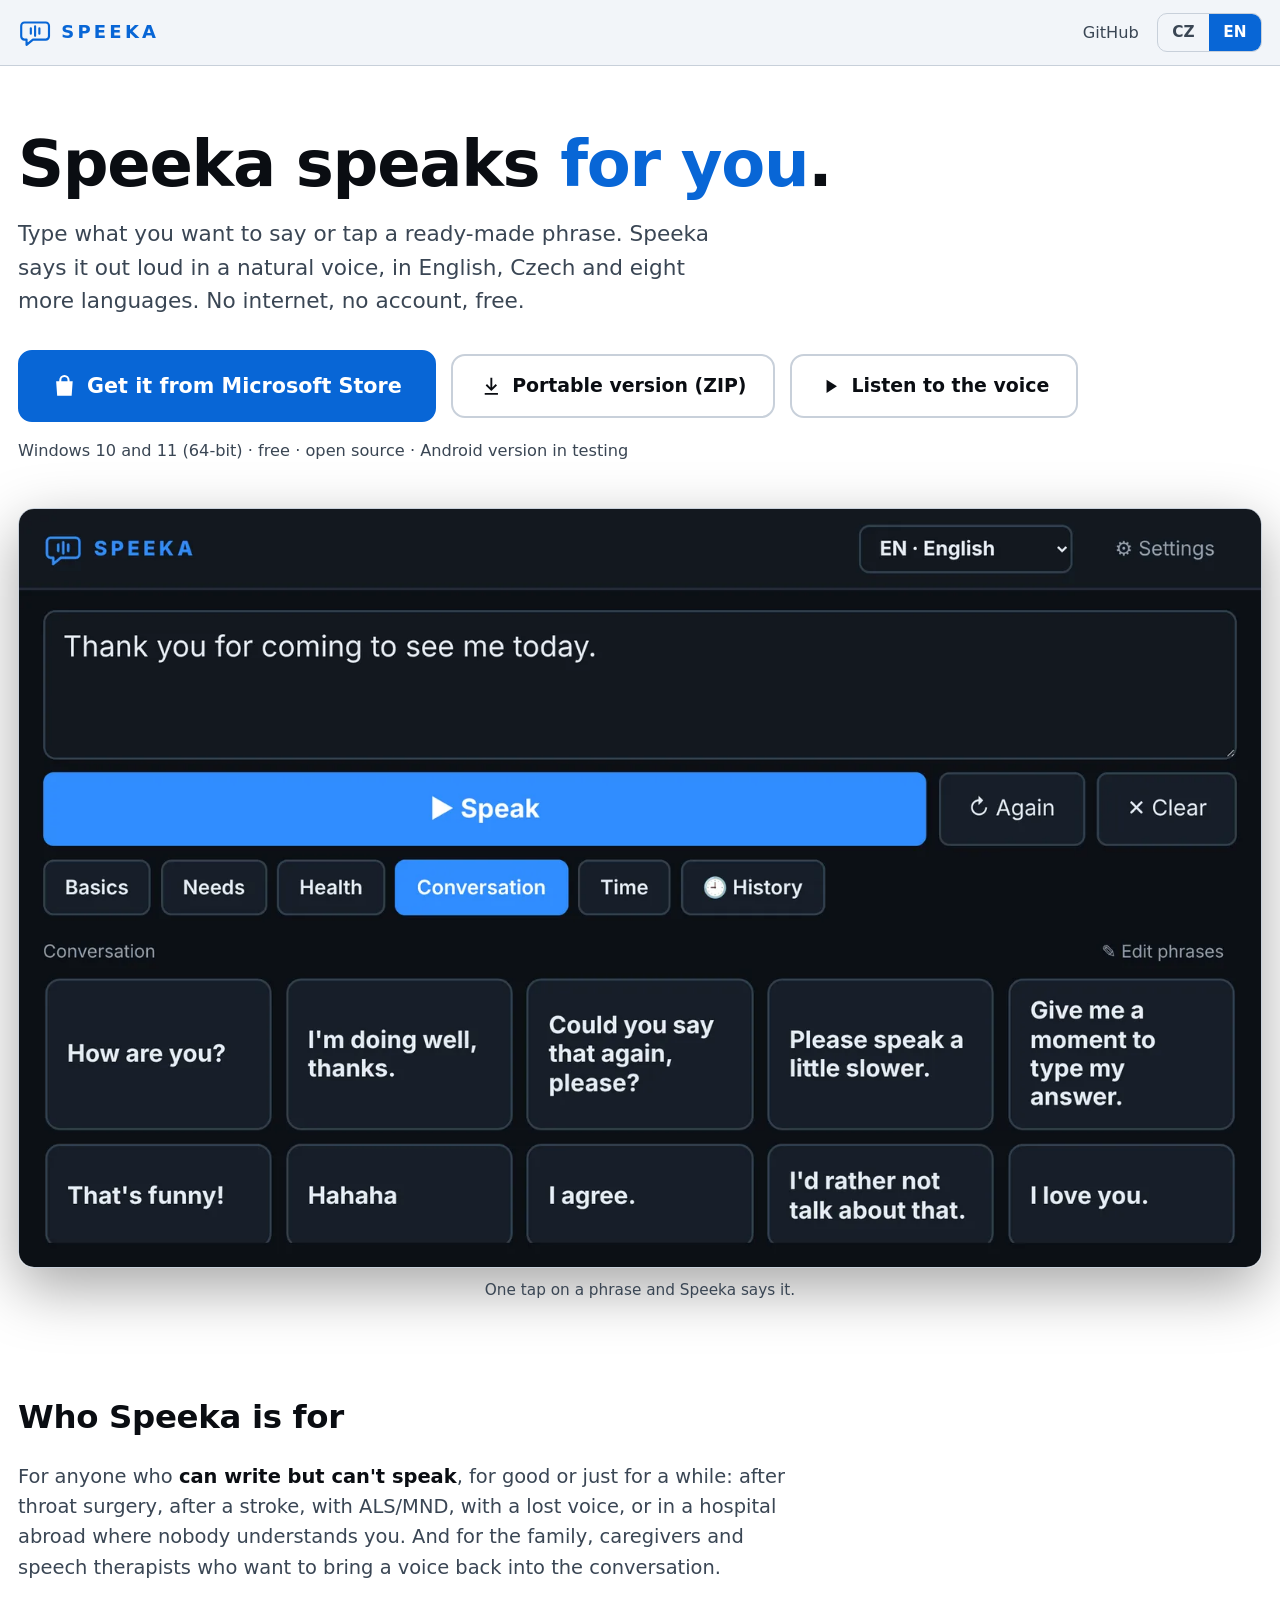
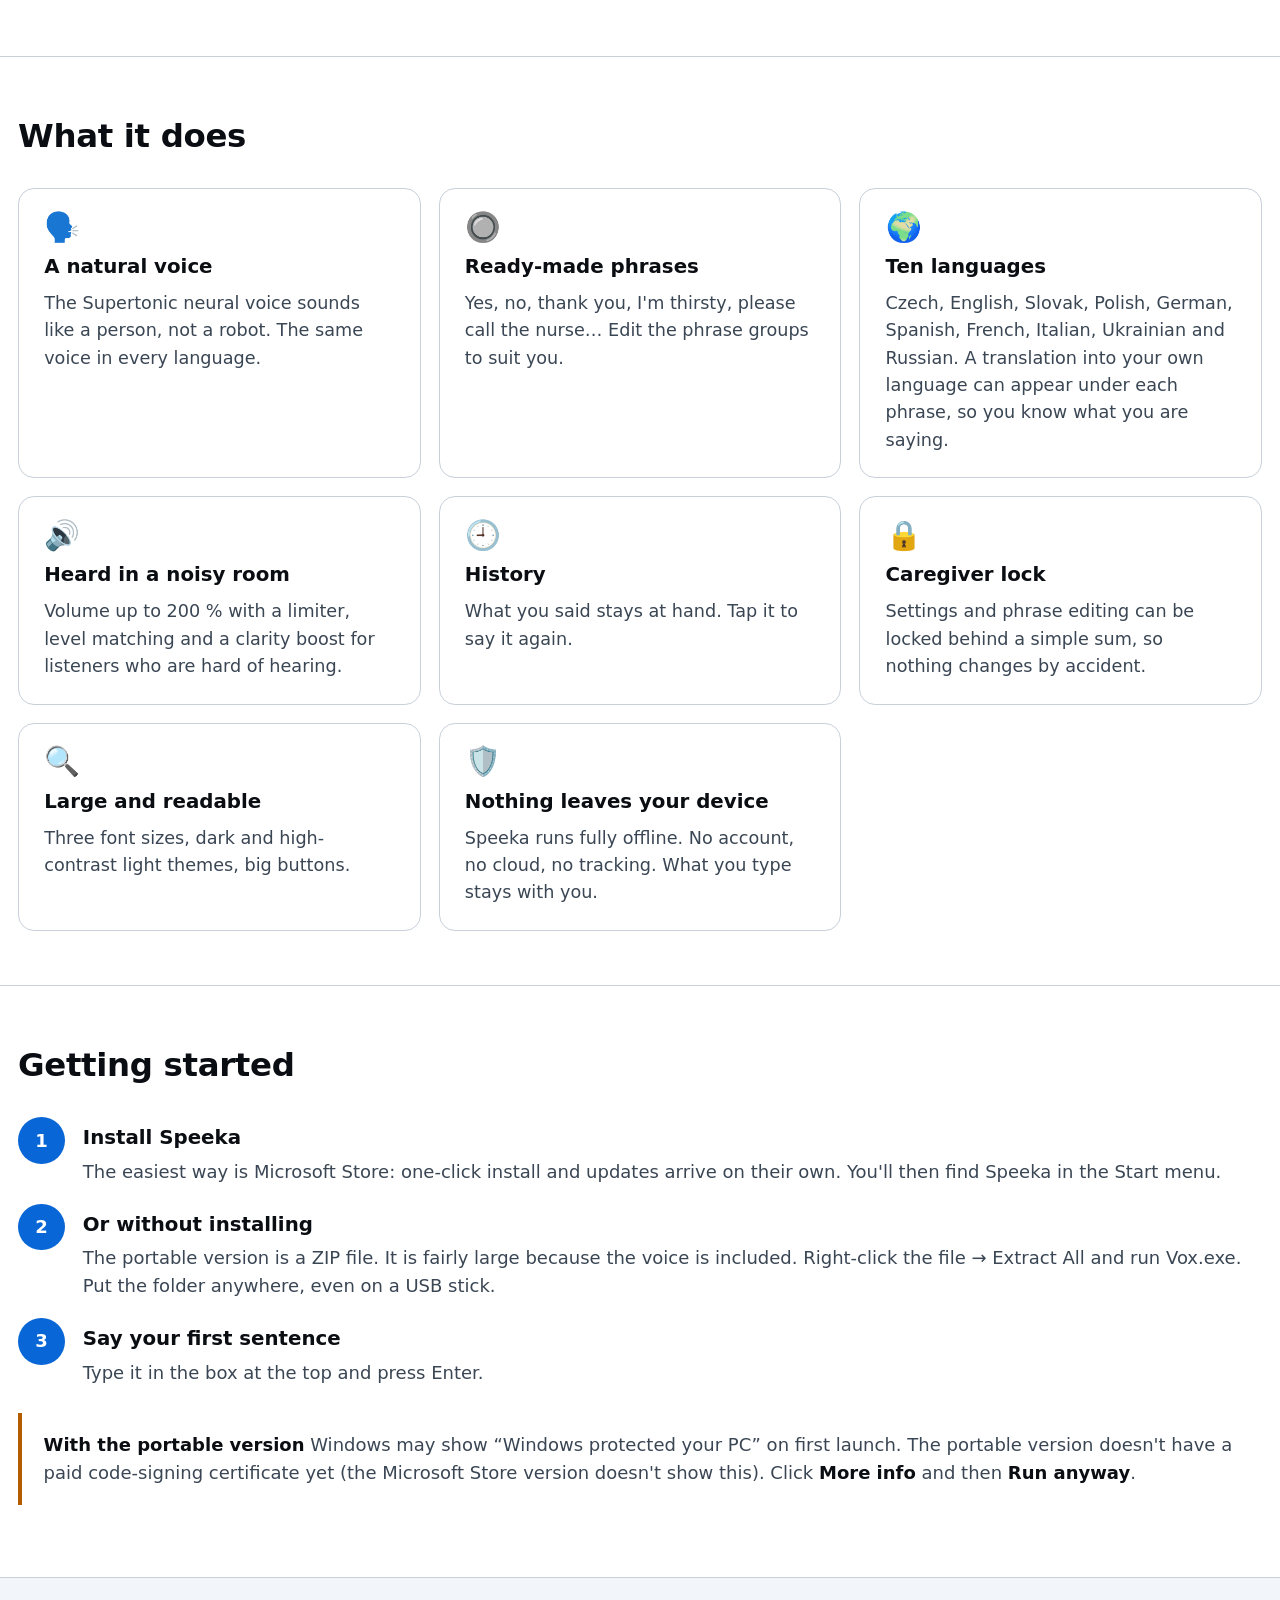
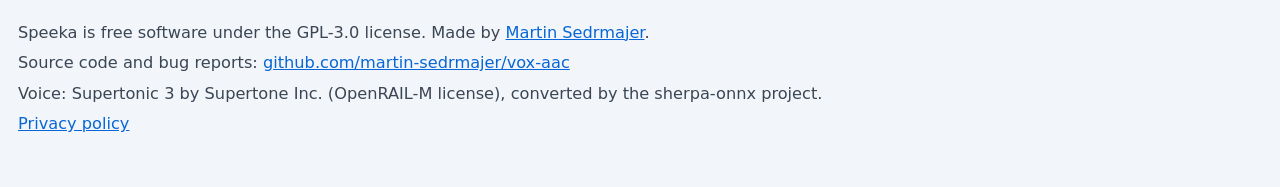
==== commit 2987458c: "Přejmenovali jsme web, README a licence na Speeka a připravili vydání 0.4.0 pro Microsoft Store Co-A" ====
--- a/docs/index.html
+++ b/docs/index.html
@@ -3,11 +3,11 @@
 <head>
 <meta charset="utf-8">
 <meta name="viewport" content="width=device-width, initial-scale=1">
-<title>Vox – mluví za vás</title>
-<meta name="description" content="Vox je bezplatná aplikace pro Windows, která mluví za lidi, kteří přišli o hlas. Napíšete nebo klepnete a Vox to řekne přirozeným hlasem, česky i anglicky, bez internetu.">
-<meta property="og:title" content="Vox – mluví za vás">
-<meta property="og:description" content="Bezplatná offline aplikace pro Windows: napíšete nebo klepnete a Vox to řekne přirozeným hlasem, česky i anglicky.">
-<meta property="og:image" content="img/vox-cs.webp">
+<title>Speeka – mluví za vás</title>
+<meta name="description" content="Speeka je bezplatná aplikace, která mluví za lidi, kteří nemohou mluvit. Napíšete nebo klepnete a Speeka to řekne přirozeným hlasem v deseti jazycích, bez internetu.">
+<meta property="og:title" content="Speeka – mluví za vás">
+<meta property="og:description" content="Bezplatná offline aplikace: napíšete nebo klepnete a Speeka to řekne přirozeným hlasem v deseti jazycích.">
+<meta property="og:image" content="img/speeka-cs.webp">
 <link rel="icon" href="data:image/svg+xml,%3Csvg xmlns='http://www.w3.org/2000/svg' viewBox='0 0 32 32' fill='none' stroke='%232f8cff' stroke-width='2.4' stroke-linecap='round' stroke-linejoin='round'%3E%3Cpath d='M6 7h20a3 3 0 0 1 3 3v10a3 3 0 0 1-3 3H14l-6 5v-5H6a3 3 0 0 1-3-3V10a3 3 0 0 1 3-3z'/%3E%3Cpath d='M12 12.5v5M16 10.5v9M20 12.5v5'/%3E%3C/svg%3E">
 <style>
   :root {
@@ -132,9 +132,9 @@
 
 <header class="top">
   <div class="wrap">
-    <a class="brand" href="#" aria-label="Vox">
+    <a class="brand" href="#" aria-label="Speeka">
       <svg viewBox="0 0 32 32" aria-hidden="true"><path d="M6 7h20a3 3 0 0 1 3 3v10a3 3 0 0 1-3 3H14l-6 5v-5H6a3 3 0 0 1-3-3V10a3 3 0 0 1 3-3z"/><path d="M12 12.5v5M16 10.5v9M20 12.5v5"/></svg>
-      <span>VOX</span>
+      <span>SPEEKA</span>
     </a>
     <div class="spacer"></div>
     <a class="gh" href="https://github.com/martin-sedrmajer/vox-aac">GitHub</a>
@@ -148,8 +148,8 @@
 <main id="main">
   <div class="hero">
     <div class="wrap">
-      <h1 data-i18n-html="h1">Vox mluví <em>za vás</em>.</h1>
-      <p class="lead" data-i18n="lead">Napíšete, co chcete říct, nebo klepnete na připravenou frázi. Vox to řekne přirozeným hlasem, česky i anglicky. Bez internetu, bez účtu a zdarma.</p>
+      <h1 data-i18n-html="h1">Speeka mluví <em>za vás</em>.</h1>
+      <p class="lead" data-i18n="lead">Napíšete, co chcete říct, nebo klepnete na připravenou frázi. Speeka to řekne přirozeným hlasem, česky, anglicky a v dalších osmi jazycích. Bez internetu, bez účtu a zdarma.</p>
       <div class="cta">
         <a class="btn primary" href="https://apps.microsoft.com/detail/9P6NKBZXT3VX">
           <svg viewBox="0 0 24 24" aria-hidden="true"><path d="M7 7V6a5 5 0 0 1 10 0v1h3l-1 14H5L4 7h3zm2 0h6V6a3 3 0 0 0-6 0v1z"/></svg>
@@ -163,13 +163,13 @@
           <svg viewBox="0 0 24 24" aria-hidden="true" id="listenIcon"><path d="M8 5v14l11-7z"/></svg>
           <span data-i18n="listen">Poslechnout hlas</span>
         </button>
-        <audio id="sample" preload="none" src="audio/vox-cs.mp3"></audio>
+        <audio id="sample" preload="none" src="audio/speeka-cs.mp3"></audio>
       </div>
-      <p class="meta" data-i18n="meta">Windows 10 a 11 (64bit) · zdarma · otevřený zdrojový kód · verze pro Android se plánuje</p>
+      <p class="meta" data-i18n="meta">Windows 10 a 11 (64bit) · zdarma · otevřený zdrojový kód · verze pro Android se testuje</p>
 
       <figure class="shot">
-        <img id="shot" src="img/vox-cs.webp" width="1600" height="976"
-             alt="Okno aplikace Vox: nahoře pole pro text a velké modré tlačítko Říct, pod ním skupiny frází a tlačítka s frázemi, naléhavé červeně." data-i18n-alt="shotAlt">
+        <img id="shot" src="img/speeka-cs.webp" width="1600" height="976"
+             alt="Okno aplikace Speeka: nahoře pole pro text a velké modré tlačítko Říct, pod ním skupiny frází a tlačítka s frázemi, naléhavé červeně." data-i18n-alt="shotAlt">
         <figcaption data-i18n="shotCap">Naléhavé fráze jsou červené, aby byly vidět na první pohled.</figcaption>
       </figure>
     </div>
@@ -177,8 +177,8 @@
 
   <section>
     <div class="wrap">
-      <h2 data-i18n="whoH">Pro koho je Vox</h2>
-      <p class="prose" data-i18n-html="who">Pro lidi, kteří <strong>umějí číst a psát, ale nemohou mluvit</strong>: po mozkové mrtvici, s ALS, po operaci hrtanu nebo dočasně po zákroku. A pro jejich blízké, pečovatele a logopedy, kteří jim chtějí vrátit hlas do rozhovoru.</p>
+      <h2 data-i18n="whoH">Pro koho je Speeka</h2>
+      <p class="prose" data-i18n-html="who">Pro každého, kdo <strong>umí psát, ale nemůže mluvit</strong>, ať už natrvalo, nebo jen na čas: po operaci hrtanu, po mrtvici, s ALS, při ztrátě hlasu nebo v zahraniční nemocnici, kde vám nikdo nerozumí. A pro blízké, pečovatele a logopedy, kteří chtějí vrátit hlas do rozhovoru.</p>
     </div>
   </section>
 
@@ -186,14 +186,14 @@
     <div class="wrap">
       <h2 data-i18n="featH">Co umí</h2>
       <div class="grid">
-        <div class="card"><span class="ico" aria-hidden="true">🗣️</span><h3 data-i18n="f1h">Přirozený hlas</h3><p data-i18n="f1">Neuronový hlas Supertonic, který zní jako člověk, ne jako robot. Česky i anglicky stejným hlasem.</p></div>
+        <div class="card"><span class="ico" aria-hidden="true">🗣️</span><h3 data-i18n="f1h">Přirozený hlas</h3><p data-i18n="f1">Neuronový hlas Supertonic, který zní jako člověk, ne jako robot. Stejný hlas ve všech jazycích.</p></div>
         <div class="card"><span class="ico" aria-hidden="true">🔘</span><h3 data-i18n="f2h">Připravené fráze</h3><p data-i18n="f2">Ano, ne, děkuji, mám žízeň, zavolejte sestru… Skupiny frází si upravíte podle sebe.</p></div>
-        <div class="card"><span class="ico" aria-hidden="true">🌍</span><h3 data-i18n="f3h">Čeština i angličtina</h3><p data-i18n="f3">Jedním klepnutím se přepnou fráze i hlas. Samotná aplikace je česky nebo anglicky. Hodí se v nemocnici v zahraničí.</p></div>
+        <div class="card"><span class="ico" aria-hidden="true">🌍</span><h3 data-i18n="f3h">Deset jazyků</h3><p data-i18n="f3">Čeština, angličtina, slovenština, polština, němčina, španělština, francouzština, italština, ukrajinština a ruština. Pod frází může být i překlad do vašeho jazyka, ať víte, co říkáte.</p></div>
         <div class="card"><span class="ico" aria-hidden="true">🔊</span><h3 data-i18n="f4h">Slyšet i v hluku</h3><p data-i18n="f4">Hlasitost až 200 % s ochranou proti přebuzení, vyrovnání hlasitosti a zvýraznění pro nedoslýchavé.</p></div>
         <div class="card"><span class="ico" aria-hidden="true">🕘</span><h3 data-i18n="f5h">Historie</h3><p data-i18n="f5">Co jste řekli, zůstane po ruce. Jedním klepnutím to zopakujete.</p></div>
         <div class="card"><span class="ico" aria-hidden="true">🔒</span><h3 data-i18n="f6h">Zámek pro pečovatele</h3><p data-i18n="f6">Nastavení a úpravy frází lze zamknout jednoduchým příkladem, aby se nic nezměnilo omylem.</p></div>
         <div class="card"><span class="ico" aria-hidden="true">🔍</span><h3 data-i18n="f7h">Velké a čitelné</h3><p data-i18n="f7">Tři velikosti písma, tmavý i světlý vzhled s vysokým kontrastem, velká tlačítka.</p></div>
-        <div class="card"><span class="ico" aria-hidden="true">🛡️</span><h3 data-i18n="f8h">Nic neodchází z počítače</h3><p data-i18n="f8">Vox běží celý offline. Žádný účet, žádný cloud, žádné sledování. Co napíšete, zůstane jen u vás.</p></div>
+        <div class="card"><span class="ico" aria-hidden="true">🛡️</span><h3 data-i18n="f8h">Nic neodchází ze zařízení</h3><p data-i18n="f8">Speeka běží celá offline. Žádný účet, žádný cloud, žádné sledování. Co napíšete, zůstane jen u vás.</p></div>
       </div>
     </div>
   </section>
@@ -202,7 +202,7 @@
     <div class="wrap">
       <h2 data-i18n="startH">Jak začít</h2>
       <ol class="steps">
-        <li><div><h3 data-i18n="s1h">Nainstalujte Vox</h3><p data-i18n="s1">Nejjednodušší je Microsoft Store: instalace jedním kliknutím a aktualizace přijdou samy. Vox pak najdete v nabídce Start.</p></div></li>
+        <li><div><h3 data-i18n="s1h">Nainstalujte Speeku</h3><p data-i18n="s1">Nejjednodušší je Microsoft Store: instalace jedním kliknutím a aktualizace přijdou samy. Speeku pak najdete v nabídce Start.</p></div></li>
         <li><div><h3 data-i18n="s2h">Nebo bez instalace</h3><p data-i18n="s2">Přenosnou verzi stáhnete jako ZIP. Je větší, protože obsahuje i hlas. Pravým tlačítkem na soubor → Extrahovat vše a spusťte Vox.exe. Složku můžete dát kamkoli, třeba na flashdisk.</p></div></li>
         <li><div><h3 data-i18n="s3h">Řekněte první větu</h3><p data-i18n="s3">Napište ji do pole nahoře a zmáčkněte Enter.</p></div></li>
       </ol>
@@ -213,7 +213,7 @@
 
 <footer>
   <div class="wrap">
-    <p data-i18n-html="foot1">Vox je otevřený software pod licencí GPL-3.0. Vytvořil <a href="https://github.com/martin-sedrmajer">Martin Sedrmajer</a>.</p>
+    <p data-i18n-html="foot1">Speeka je otevřený software pod licencí GPL-3.0. Vytvořil <a href="https://github.com/martin-sedrmajer">Martin Sedrmajer</a>.</p>
     <p data-i18n-html="foot2">Zdrojový kód a hlášení chyb: <a href="https://github.com/martin-sedrmajer/vox-aac">github.com/martin-sedrmajer/vox-aac</a></p>
     <p data-i18n="foot3">Hlas: Supertonic 3 od Supertone Inc. (licence OpenRAIL-M), převedený projektem sherpa-onnx.</p>
     <p><a href="privacy.html" data-i18n="foot4">Ochrana soukromí</a></p>
@@ -224,33 +224,33 @@
   // Texty v obou jazycích. Čeština je přímo v HTML (funguje i bez skriptu), angličtina se doplní.
   const T = {
     en: {
-      title: "Vox – speaks for you",
+      title: "Speeka – speaks for you",
       skip: "Skip to content",
-      h1: "Vox speaks <em>for you</em>.",
-      lead: "Type what you want to say or tap a ready-made phrase. Vox says it out loud in a natural voice, in Czech or English. No internet, no account, free.",
+      h1: "Speeka speaks <em>for you</em>.",
+      lead: "Type what you want to say or tap a ready-made phrase. Speeka says it out loud in a natural voice, in English, Czech and eight more languages. No internet, no account, free.",
       store: "Get it from Microsoft Store",
       download: "Portable version (ZIP)",
       listen: "Listen to the voice",
-      meta: "Windows 10 and 11 (64-bit) · free · open source · Android version planned",
-      shotAlt: "The Vox window: a text box with a large blue Speak button at the top, phrase groups and phrase buttons below.",
-      shotCap: "One tap on a phrase and Vox says it.",
-      whoH: "Who Vox is for",
-      who: "For people who <strong>can read and write but can't speak</strong>: after a stroke, with ALS/MND, after laryngeal surgery, or for a while after an operation. And for the family, caregivers and speech therapists who want to give them their voice back in a conversation.",
+      meta: "Windows 10 and 11 (64-bit) · free · open source · Android version in testing",
+      shotAlt: "The Speeka window: a text box with a large blue Speak button at the top, phrase groups and phrase buttons below.",
+      shotCap: "One tap on a phrase and Speeka says it.",
+      whoH: "Who Speeka is for",
+      who: "For anyone who <strong>can write but can't speak</strong>, for good or just for a while: after throat surgery, after a stroke, with ALS/MND, with a lost voice, or in a hospital abroad where nobody understands you. And for the family, caregivers and speech therapists who want to bring a voice back into the conversation.",
       featH: "What it does",
-      f1h: "A natural voice", f1: "The Supertonic neural voice sounds like a person, not a robot. Czech and English in the same voice.",
+      f1h: "A natural voice", f1: "The Supertonic neural voice sounds like a person, not a robot. The same voice in every language.",
       f2h: "Ready-made phrases", f2: "Yes, no, thank you, I'm thirsty, please call the nurse… Edit the phrase groups to suit you.",
-      f3h: "Czech and English", f3: "One tap switches the phrases and the voice. The app itself is in English or Czech. Handy in a hospital abroad.",
+      f3h: "Ten languages", f3: "Czech, English, Slovak, Polish, German, Spanish, French, Italian, Ukrainian and Russian. A translation into your own language can appear under each phrase, so you know what you are saying.",
       f4h: "Heard in a noisy room", f4: "Volume up to 200 % with a limiter, level matching and a clarity boost for listeners who are hard of hearing.",
       f5h: "History", f5: "What you said stays at hand. Tap it to say it again.",
       f6h: "Caregiver lock", f6: "Settings and phrase editing can be locked behind a simple sum, so nothing changes by accident.",
       f7h: "Large and readable", f7: "Three font sizes, dark and high-contrast light themes, big buttons.",
-      f8h: "Nothing leaves your computer", f8: "Vox runs fully offline. No account, no cloud, no tracking. What you type stays with you.",
+      f8h: "Nothing leaves your device", f8: "Speeka runs fully offline. No account, no cloud, no tracking. What you type stays with you.",
       startH: "Getting started",
-      s1h: "Install Vox", s1: "The easiest way is Microsoft Store: one-click install and updates arrive on their own. You'll then find Vox in the Start menu.",
+      s1h: "Install Speeka", s1: "The easiest way is Microsoft Store: one-click install and updates arrive on their own. You'll then find Speeka in the Start menu.",
       s2h: "Or without installing", s2: "The portable version is a ZIP file. It is fairly large because the voice is included. Right-click the file → Extract All and run Vox.exe. Put the folder anywhere, even on a USB stick.",
       s3h: "Say your first sentence", s3: "Type it in the box at the top and press Enter.",
       smart: "<strong>With the portable version</strong> Windows may show “Windows protected your PC” on first launch. The portable version doesn't have a paid code-signing certificate yet (the Microsoft Store version doesn't show this). Click <strong>More info</strong> and then <strong>Run anyway</strong>.",
-      foot1: "Vox is free software under the GPL-3.0 license. Made by <a href=\"https://github.com/martin-sedrmajer\">Martin Sedrmajer</a>.",
+      foot1: "Speeka is free software under the GPL-3.0 license. Made by <a href=\"https://github.com/martin-sedrmajer\">Martin Sedrmajer</a>.",
       foot2: "Source code and bug reports: <a href=\"https://github.com/martin-sedrmajer/vox-aac\">github.com/martin-sedrmajer/vox-aac</a>",
       foot3: "Voice: Supertonic 3 by Supertone Inc. (OpenRAIL-M license), converted by the sherpa-onnx project.",
       foot4: "Privacy policy"
@@ -277,9 +277,9 @@
     document.querySelectorAll("[data-i18n-html]").forEach((el) => { if (t[el.dataset.i18nHtml]) el.innerHTML = t[el.dataset.i18nHtml]; });
     document.querySelectorAll("[data-i18n-alt]").forEach((el) => { if (t[el.dataset.i18nAlt]) el.alt = t[el.dataset.i18nAlt]; });
     document.querySelectorAll(".lang button").forEach((b) => b.setAttribute("aria-pressed", String(b.dataset.lang === lang)));
-    document.getElementById("shot").src = "img/vox-" + lang + ".webp";
+    document.getElementById("shot").src = "img/speeka-" + lang + ".webp";
     stopSample();
-    sample.src = "audio/vox-" + lang + ".mp3";
+    sample.src = "audio/speeka-" + lang + ".mp3";
     try { localStorage.setItem("vox.lang", lang); } catch (_) { /* bez úložiště */ }
   }
 
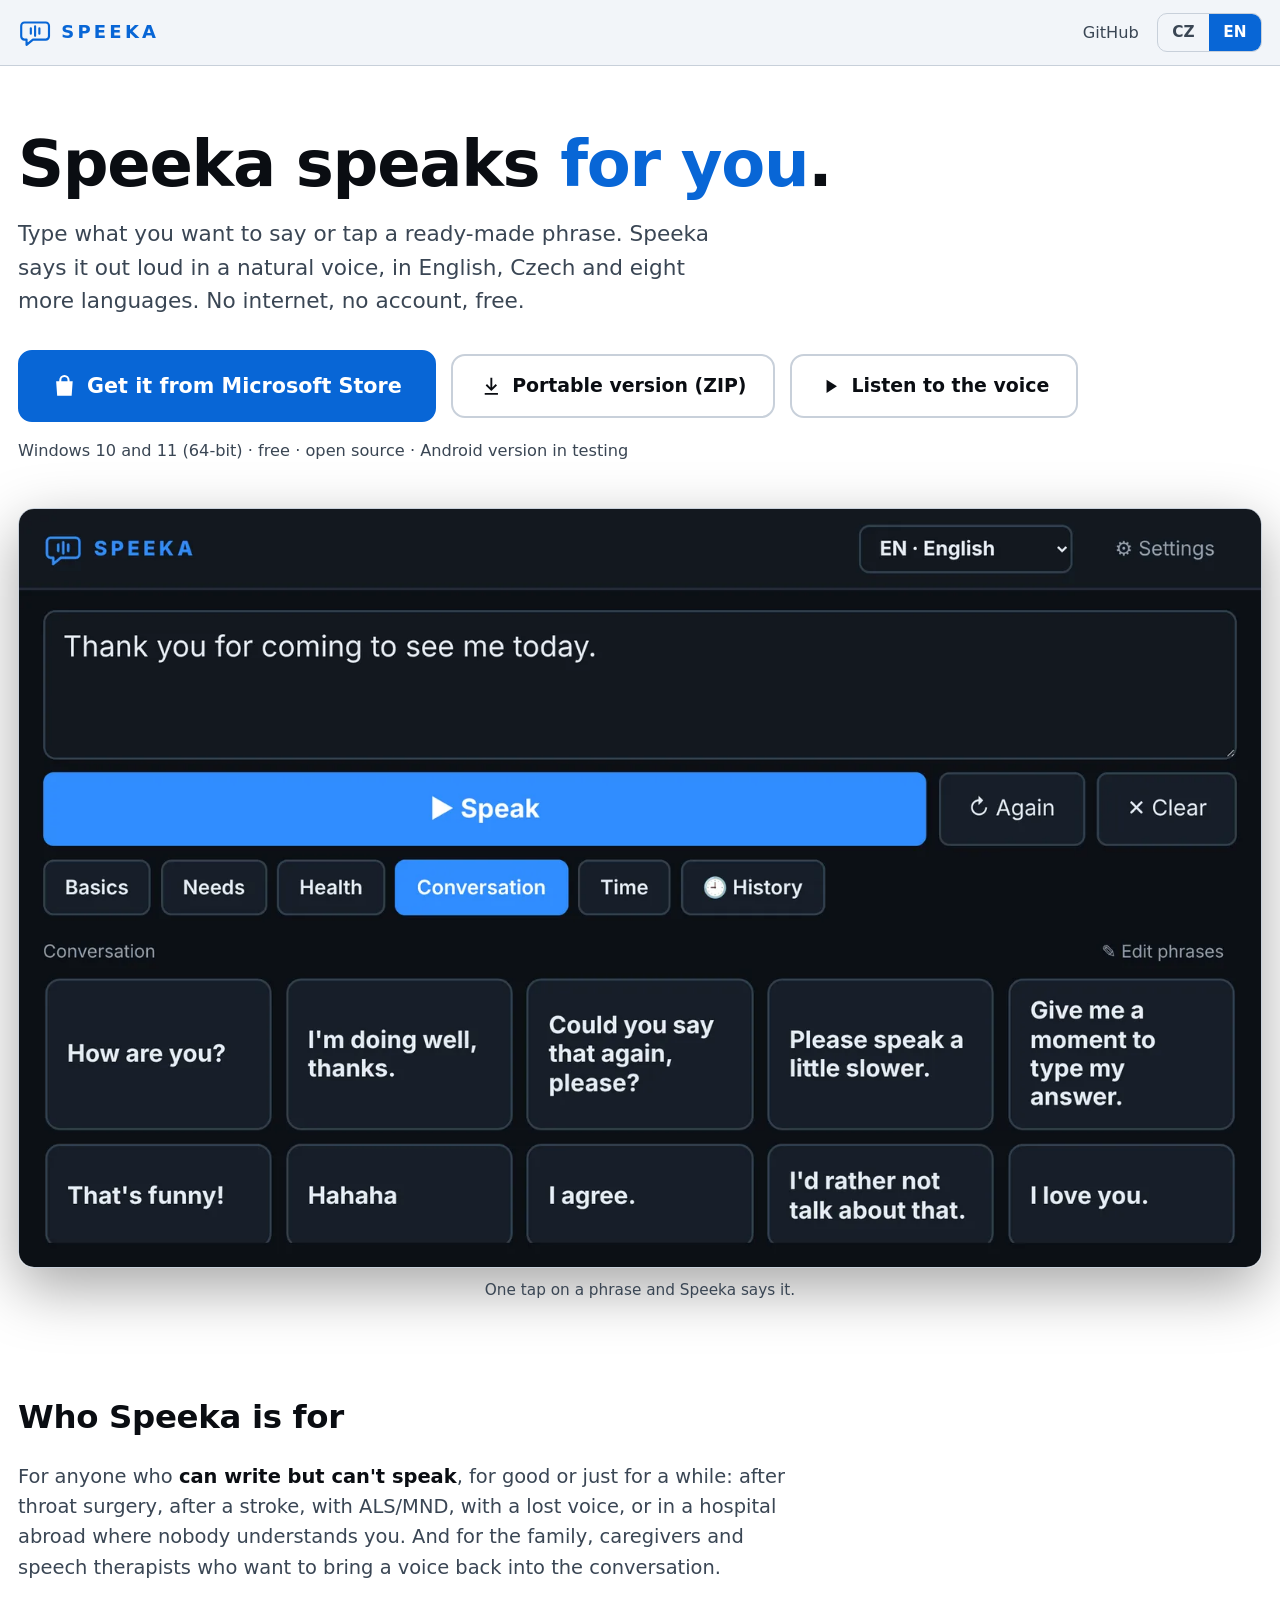
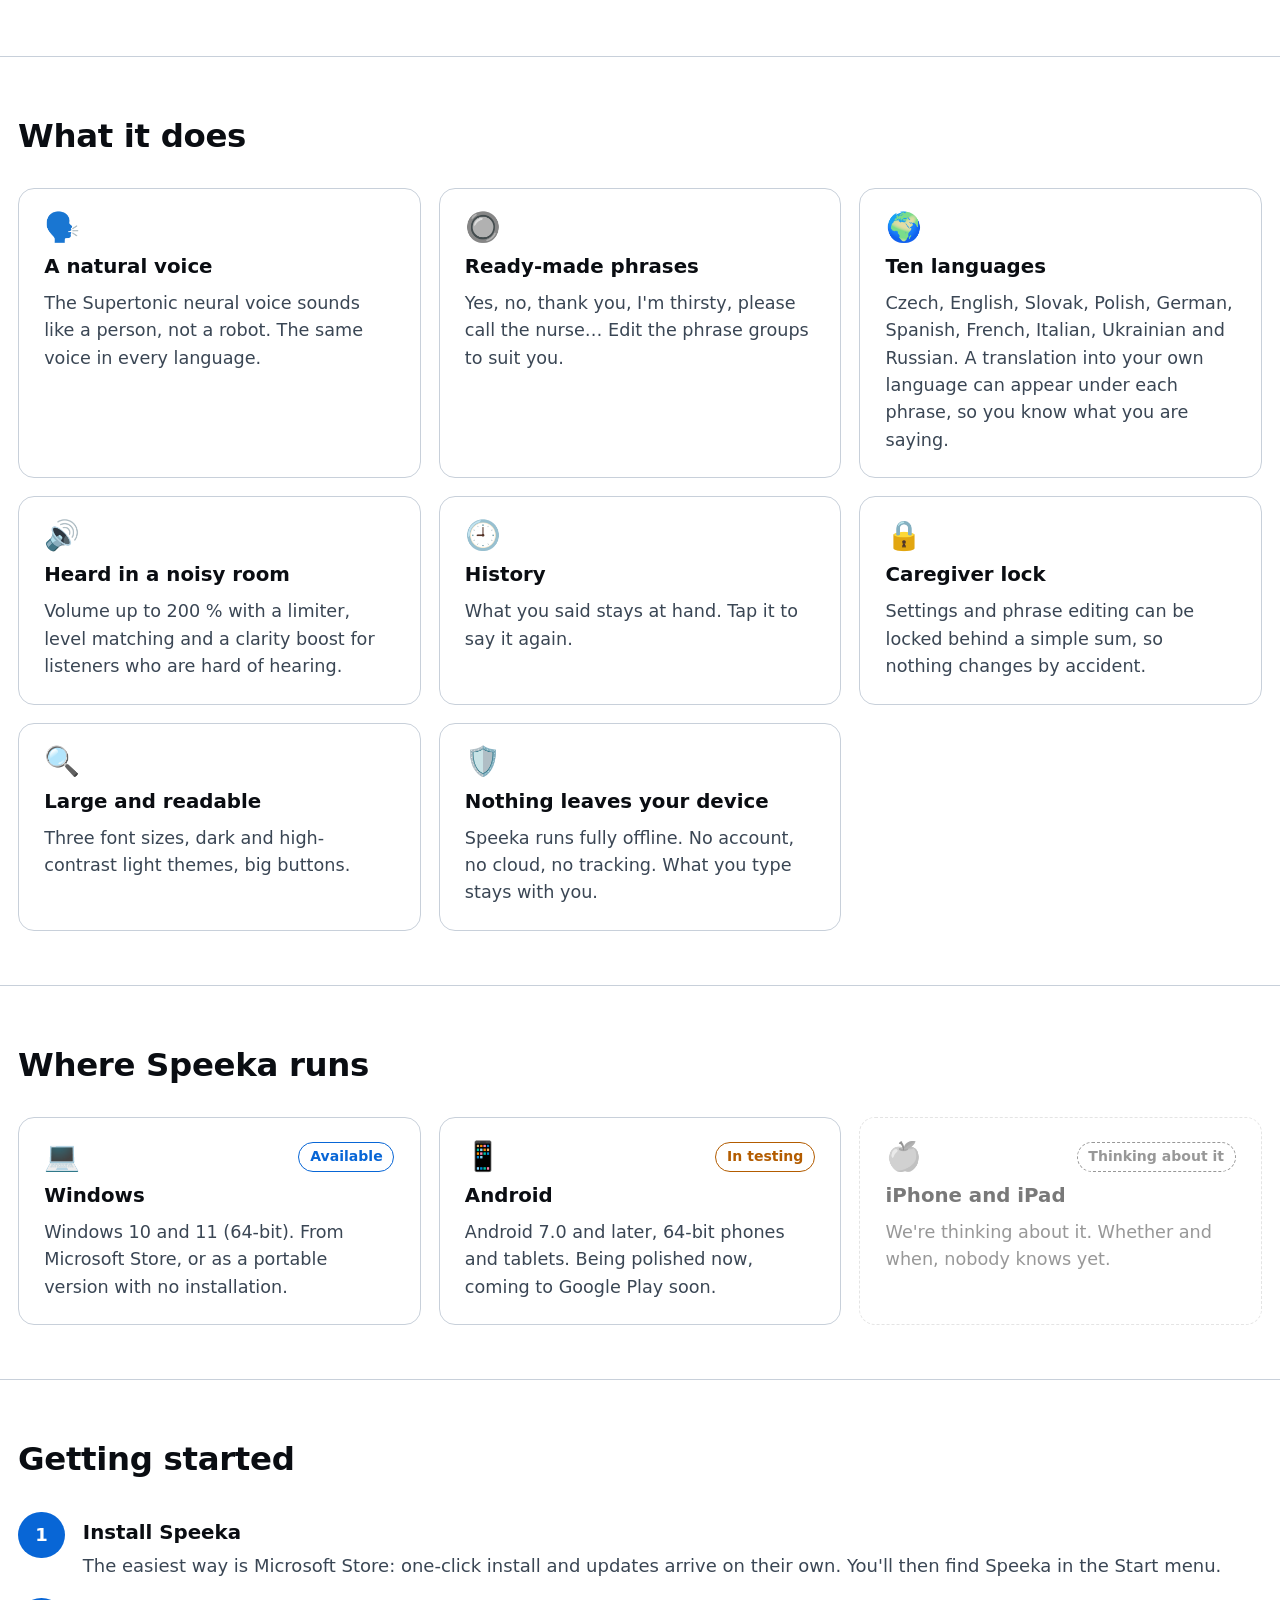
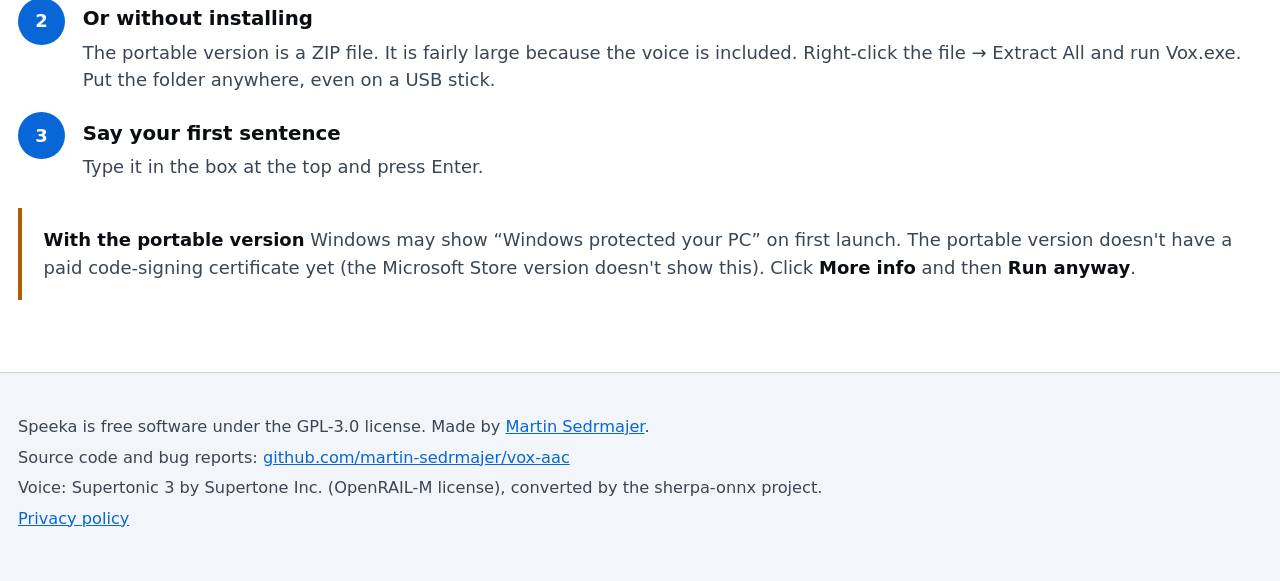
==== commit ae08d1c0: "Na web přibyla sekce o podporovaných zařízeních Co-Authored-By: Claude Opus 5.5 <noreply@anthropic.c" ====
--- a/docs/index.html
+++ b/docs/index.html
@@ -104,6 +104,14 @@
   .card p { margin: 0; color: var(--dim); font-size: .98rem; }
   .card .ico { font-size: 1.6rem; line-height: 1; margin-bottom: .6rem; display: block; }
 
+  /* ---------- kde běží ---------- */
+  .plat-head { display: flex; align-items: flex-start; justify-content: space-between; gap: .6rem; }
+  .badge { font-size: .78rem; font-weight: 700; padding: .2rem .6rem; border-radius: 999px; border: 1px solid currentColor; white-space: nowrap; }
+  .badge.ok { color: var(--accent); }
+  .badge.test { color: var(--focus); }
+  .badge.maybe { color: var(--dim); border-style: dashed; }
+  .card.maybe { opacity: .55; filter: grayscale(1); border-style: dashed; }
+
   ol.steps { list-style: none; padding: 0; margin: 1.5rem 0 0; display: grid; gap: 1rem; counter-reset: s; }
   ol.steps li { counter-increment: s; display: grid; grid-template-columns: 2.6rem 1fr; gap: 1rem; align-items: start; }
   ol.steps li::before {
@@ -163,7 +171,7 @@
           <svg viewBox="0 0 24 24" aria-hidden="true" id="listenIcon"><path d="M8 5v14l11-7z"/></svg>
           <span data-i18n="listen">Poslechnout hlas</span>
         </button>
-        <audio id="sample" preload="none" src="audio/speeka-cs.mp3"></audio>
+        <audio id="sample" preload="none" src="audio/speeka-cs.mp3?v=3"></audio>
       </div>
       <p class="meta" data-i18n="meta">Windows 10 a 11 (64bit) · zdarma · otevřený zdrojový kód · verze pro Android se testuje</p>
 
@@ -194,6 +202,17 @@
         <div class="card"><span class="ico" aria-hidden="true">🔒</span><h3 data-i18n="f6h">Zámek pro pečovatele</h3><p data-i18n="f6">Nastavení a úpravy frází lze zamknout jednoduchým příkladem, aby se nic nezměnilo omylem.</p></div>
         <div class="card"><span class="ico" aria-hidden="true">🔍</span><h3 data-i18n="f7h">Velké a čitelné</h3><p data-i18n="f7">Tři velikosti písma, tmavý i světlý vzhled s vysokým kontrastem, velká tlačítka.</p></div>
         <div class="card"><span class="ico" aria-hidden="true">🛡️</span><h3 data-i18n="f8h">Nic neodchází ze zařízení</h3><p data-i18n="f8">Speeka běží celá offline. Žádný účet, žádný cloud, žádné sledování. Co napíšete, zůstane jen u vás.</p></div>
+      </div>
+    </div>
+  </section>
+
+  <section id="zarizeni">
+    <div class="wrap">
+      <h2 data-i18n="platH">Kde Speeka běží</h2>
+      <div class="grid">
+        <div class="card"><div class="plat-head"><span class="ico" aria-hidden="true">💻</span><span class="badge ok" data-i18n="p1b">Ke stažení</span></div><h3>Windows</h3><p data-i18n="p1">Windows 10 a 11 (64bit). Z Microsoft Store, nebo jako přenosná verze bez instalace.</p></div>
+        <div class="card"><div class="plat-head"><span class="ico" aria-hidden="true">📱</span><span class="badge test" data-i18n="p2b">Testuje se</span></div><h3>Android</h3><p data-i18n="p2">Android 7.0 a novější, 64bit telefony a tablety. Teď se ladí, na Google Play bude brzy.</p></div>
+        <div class="card maybe"><div class="plat-head"><span class="ico" aria-hidden="true">🍏</span><span class="badge maybe" data-i18n="p3b">Zvažujeme</span></div><h3 data-i18n="p3h">iPhone a iPad</h3><p data-i18n="p3">Přemýšlíme o tom. Jestli a kdy, to zatím neví nikdo.</p></div>
       </div>
     </div>
   </section>
@@ -245,6 +264,10 @@
       f6h: "Caregiver lock", f6: "Settings and phrase editing can be locked behind a simple sum, so nothing changes by accident.",
       f7h: "Large and readable", f7: "Three font sizes, dark and high-contrast light themes, big buttons.",
       f8h: "Nothing leaves your device", f8: "Speeka runs fully offline. No account, no cloud, no tracking. What you type stays with you.",
+      platH: "Where Speeka runs",
+      p1b: "Available", p1: "Windows 10 and 11 (64-bit). From Microsoft Store, or as a portable version with no installation.",
+      p2b: "In testing", p2: "Android 7.0 and later, 64-bit phones and tablets. Being polished now, coming to Google Play soon.",
+      p3b: "Thinking about it", p3h: "iPhone and iPad", p3: "We're thinking about it. Whether and when, nobody knows yet.",
       startH: "Getting started",
       s1h: "Install Speeka", s1: "The easiest way is Microsoft Store: one-click install and updates arrive on their own. You'll then find Speeka in the Start menu.",
       s2h: "Or without installing", s2: "The portable version is a ZIP file. It is fairly large because the voice is included. Right-click the file → Extract All and run Vox.exe. Put the folder anywhere, even on a USB stick.",
@@ -279,7 +302,7 @@
     document.querySelectorAll(".lang button").forEach((b) => b.setAttribute("aria-pressed", String(b.dataset.lang === lang)));
     document.getElementById("shot").src = "img/speeka-" + lang + ".webp";
     stopSample();
-    sample.src = "audio/speeka-" + lang + ".mp3";
+    sample.src = "audio/speeka-" + lang + ".mp3?v=3";   // ?v= při výměně ukázky zvýšit, ať prohlížeče nehrají starou
     try { localStorage.setItem("vox.lang", lang); } catch (_) { /* bez úložiště */ }
   }
 
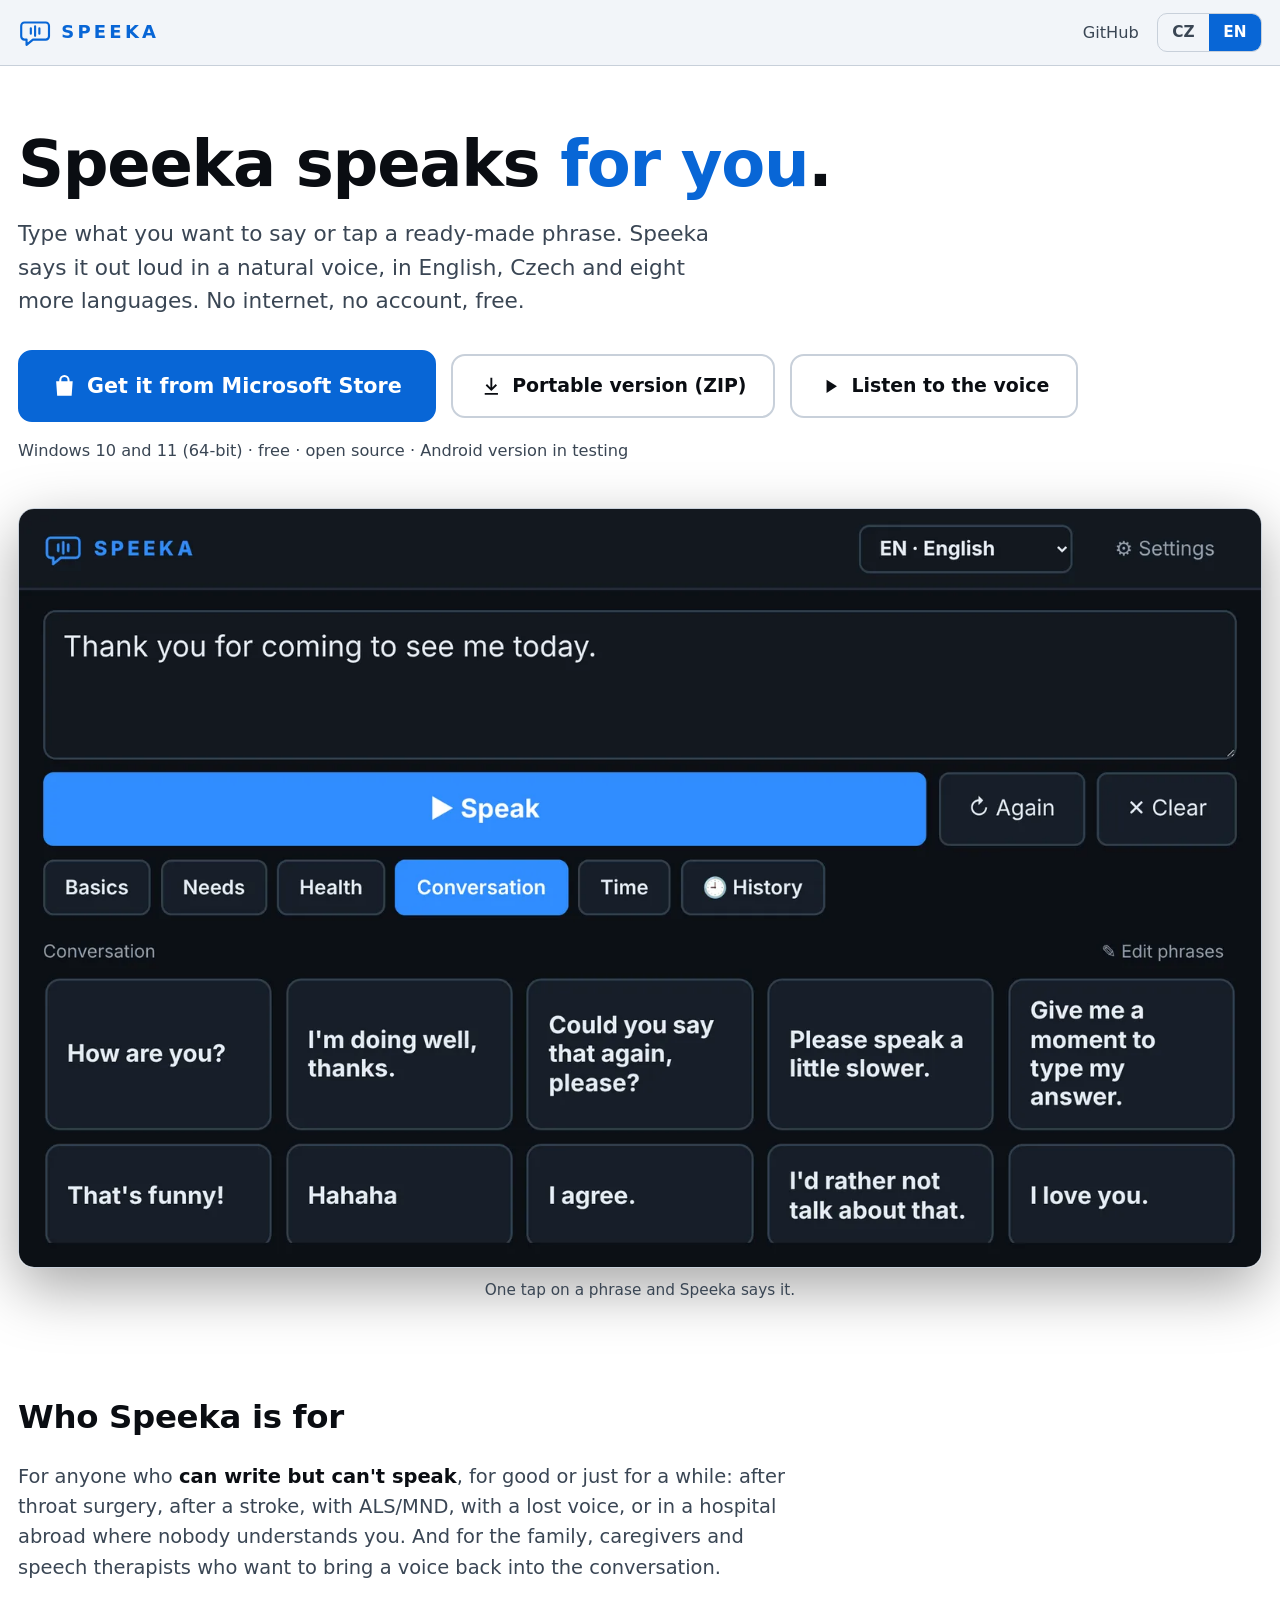
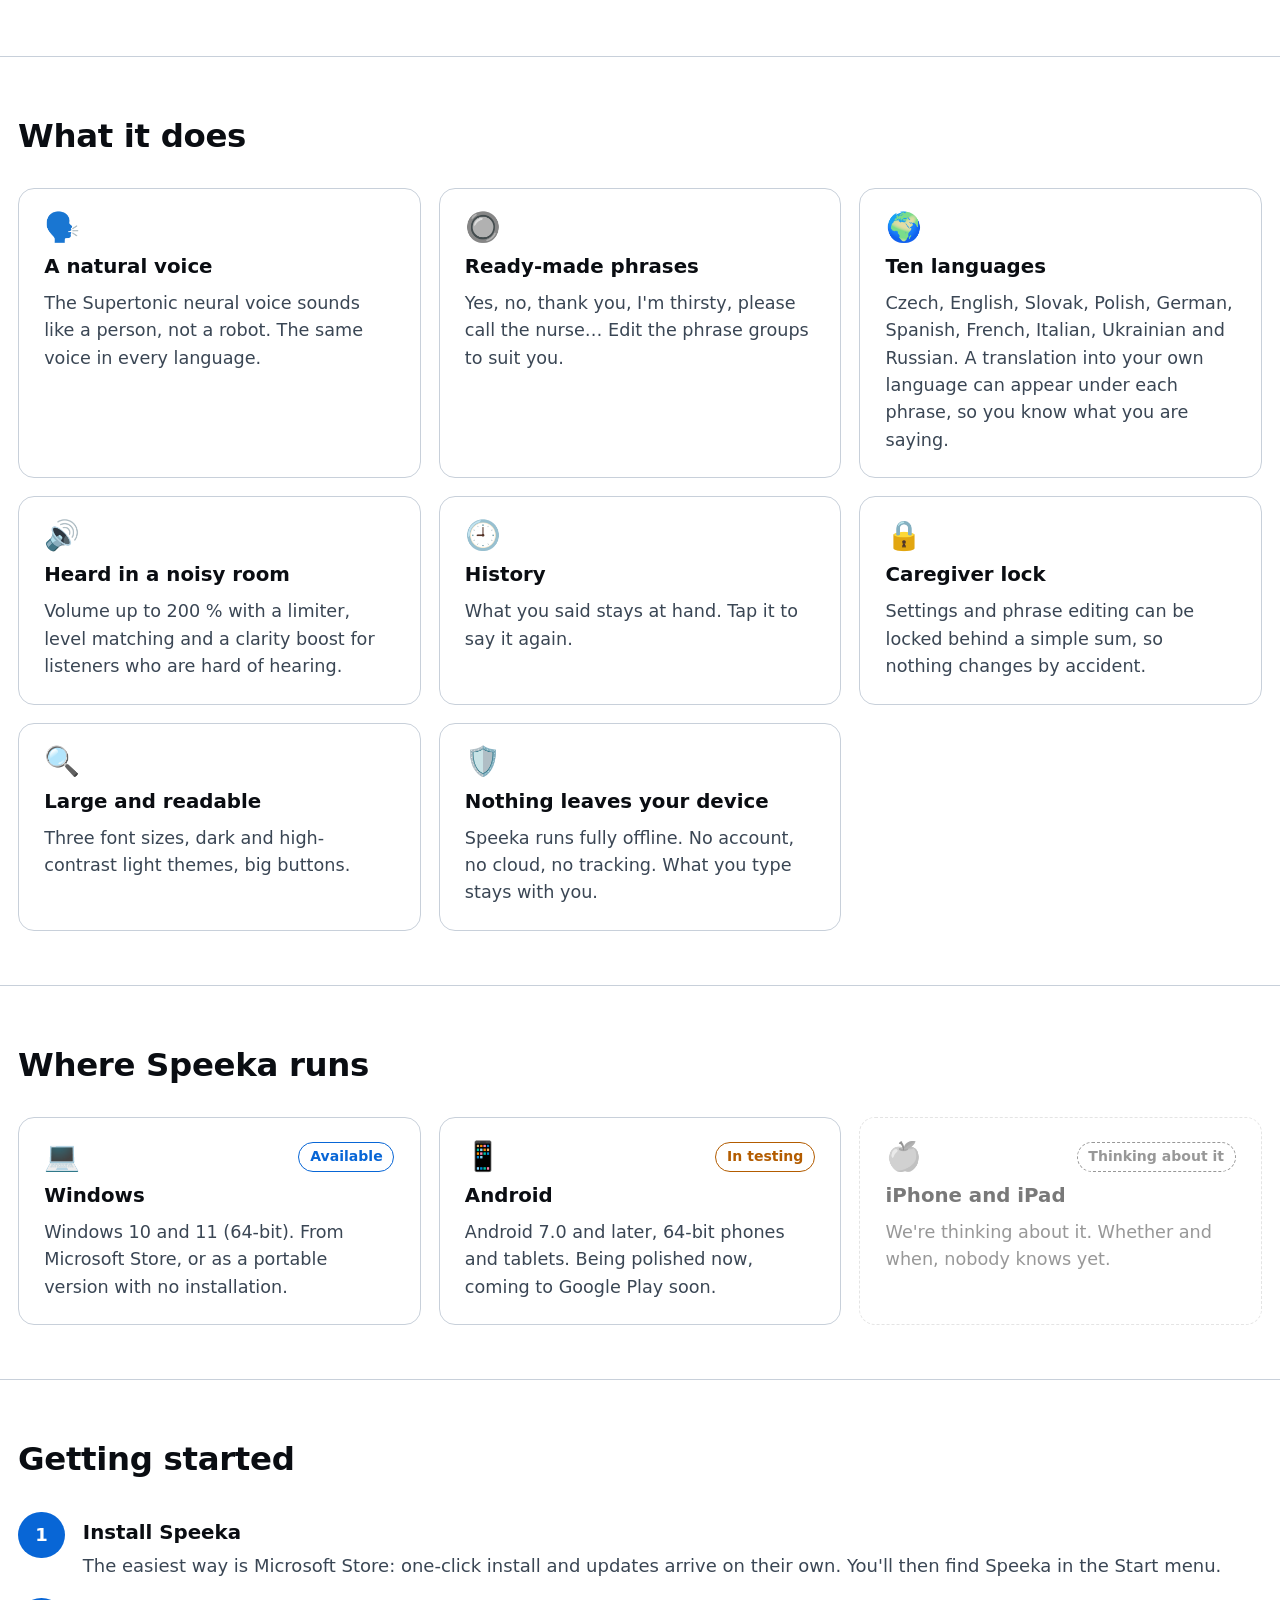
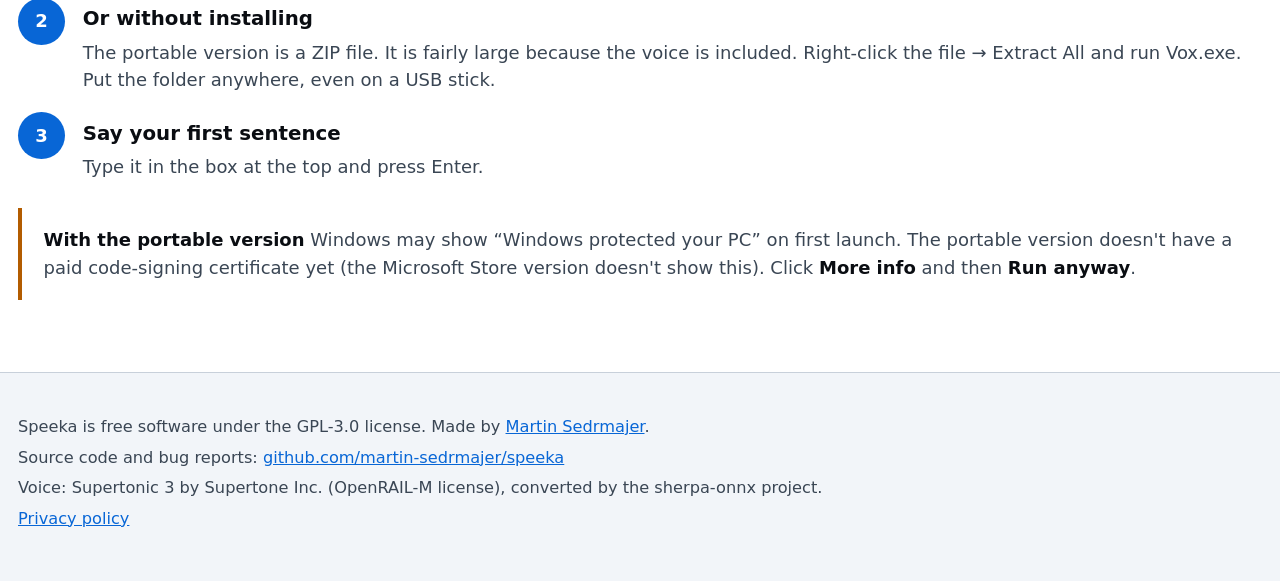
==== commit fb5603f6: "Odkazy jsme přepsali na nový název repozitáře speeka Co-Authored-By: Claude Opus 5.5 <noreply@anthro" ====
--- a/docs/index.html
+++ b/docs/index.html
@@ -145,7 +145,7 @@
       <span>SPEEKA</span>
     </a>
     <div class="spacer"></div>
-    <a class="gh" href="https://github.com/martin-sedrmajer/vox-aac">GitHub</a>
+    <a class="gh" href="https://github.com/martin-sedrmajer/speeka">GitHub</a>
     <div class="lang" role="group" aria-label="Jazyk / Language">
       <button type="button" data-lang="cs" aria-pressed="true">CZ</button>
       <button type="button" data-lang="en" aria-pressed="false">EN</button>
@@ -163,7 +163,7 @@
           <svg viewBox="0 0 24 24" aria-hidden="true"><path d="M7 7V6a5 5 0 0 1 10 0v1h3l-1 14H5L4 7h3zm2 0h6V6a3 3 0 0 0-6 0v1z"/></svg>
           <span data-i18n="store">Získat v Microsoft Store</span>
         </a>
-        <a class="btn" href="https://github.com/martin-sedrmajer/vox-aac/releases/latest">
+        <a class="btn" href="https://github.com/martin-sedrmajer/speeka/releases/latest">
           <svg viewBox="0 0 24 24" aria-hidden="true"><path d="M11 3h2v10.2l3.6-3.6 1.4 1.4-6 6-6-6 1.4-1.4 3.6 3.6V3zM5 19h14v2H5z"/></svg>
           <span data-i18n="download">Přenosná verze (ZIP)</span>
         </a>
@@ -233,7 +233,7 @@
 <footer>
   <div class="wrap">
     <p data-i18n-html="foot1">Speeka je otevřený software pod licencí GPL-3.0. Vytvořil <a href="https://github.com/martin-sedrmajer">Martin Sedrmajer</a>.</p>
-    <p data-i18n-html="foot2">Zdrojový kód a hlášení chyb: <a href="https://github.com/martin-sedrmajer/vox-aac">github.com/martin-sedrmajer/vox-aac</a></p>
+    <p data-i18n-html="foot2">Zdrojový kód a hlášení chyb: <a href="https://github.com/martin-sedrmajer/speeka">github.com/martin-sedrmajer/speeka</a></p>
     <p data-i18n="foot3">Hlas: Supertonic 3 od Supertone Inc. (licence OpenRAIL-M), převedený projektem sherpa-onnx.</p>
     <p><a href="privacy.html" data-i18n="foot4">Ochrana soukromí</a></p>
   </div>
@@ -274,7 +274,7 @@
       s3h: "Say your first sentence", s3: "Type it in the box at the top and press Enter.",
       smart: "<strong>With the portable version</strong> Windows may show “Windows protected your PC” on first launch. The portable version doesn't have a paid code-signing certificate yet (the Microsoft Store version doesn't show this). Click <strong>More info</strong> and then <strong>Run anyway</strong>.",
       foot1: "Speeka is free software under the GPL-3.0 license. Made by <a href=\"https://github.com/martin-sedrmajer\">Martin Sedrmajer</a>.",
-      foot2: "Source code and bug reports: <a href=\"https://github.com/martin-sedrmajer/vox-aac\">github.com/martin-sedrmajer/vox-aac</a>",
+      foot2: "Source code and bug reports: <a href=\"https://github.com/martin-sedrmajer/speeka\">github.com/martin-sedrmajer/speeka</a>",
       foot3: "Voice: Supertonic 3 by Supertone Inc. (OpenRAIL-M license), converted by the sherpa-onnx project.",
       foot4: "Privacy policy"
     }
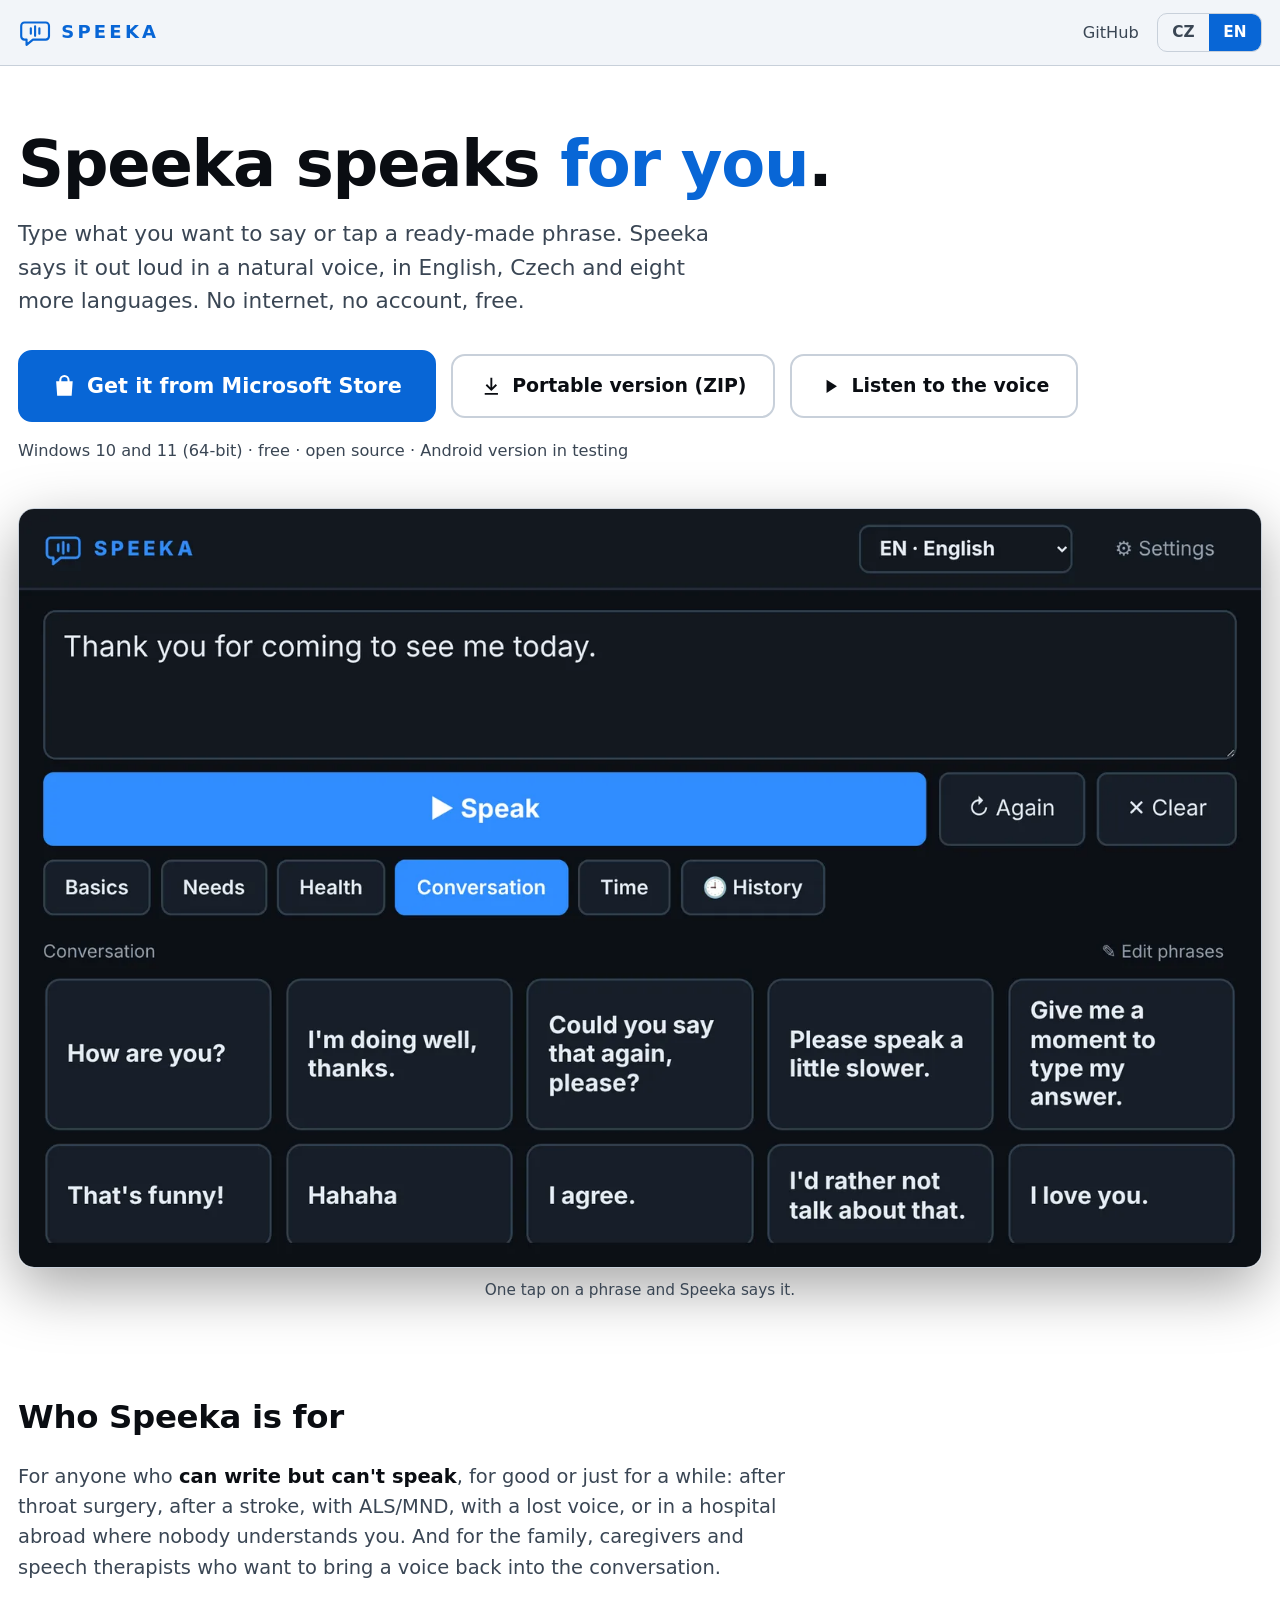
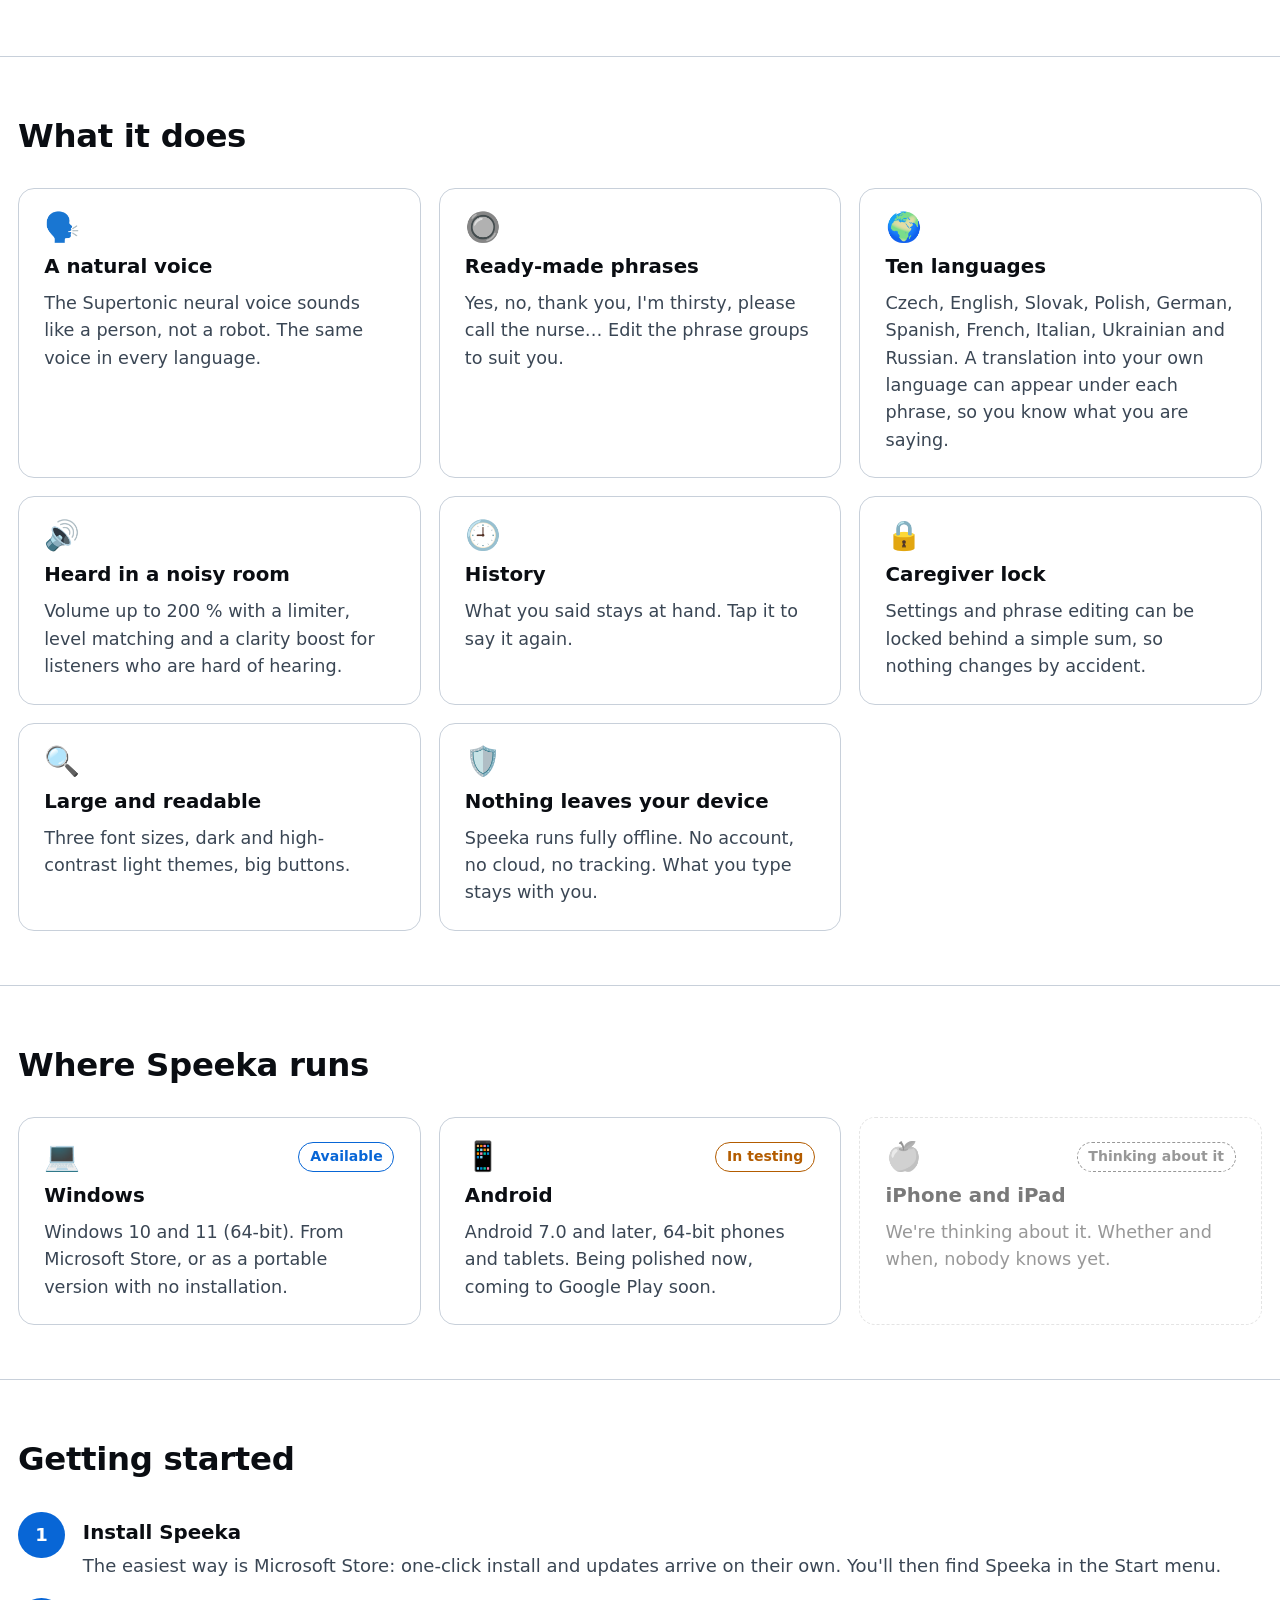
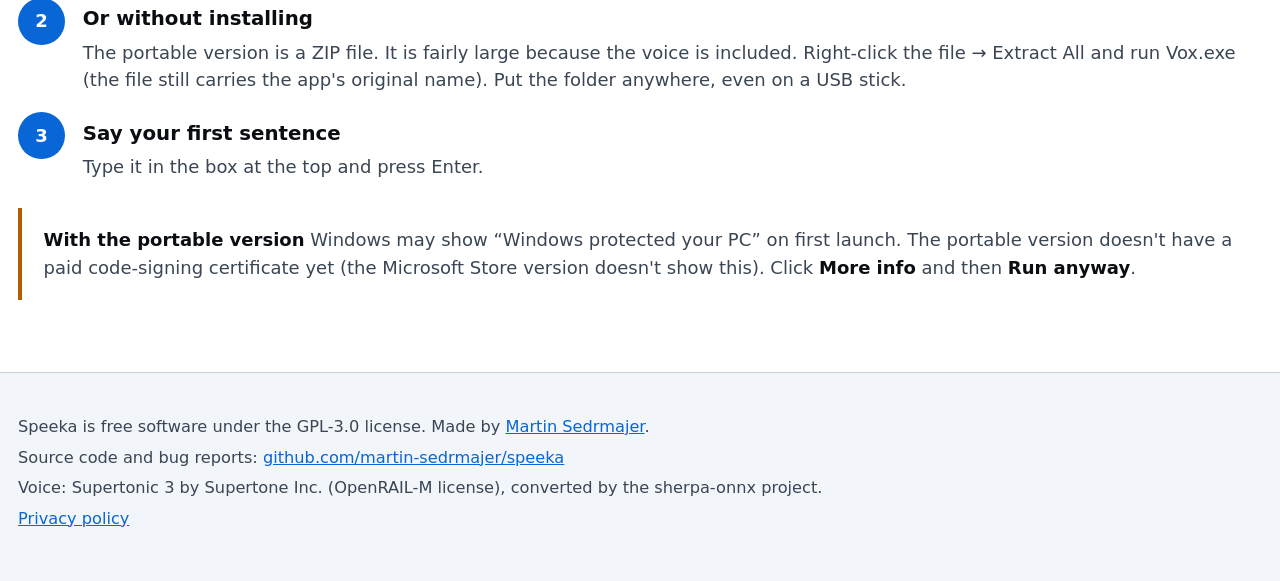
==== commit e48093ea: "Program jsme přejmenovali na Speeka.exe Co-Authored-By: Claude Opus 5.5 <noreply@anthropic.com>" ====
--- a/docs/index.html
+++ b/docs/index.html
@@ -222,7 +222,7 @@
       <h2 data-i18n="startH">Jak začít</h2>
       <ol class="steps">
         <li><div><h3 data-i18n="s1h">Nainstalujte Speeku</h3><p data-i18n="s1">Nejjednodušší je Microsoft Store: instalace jedním kliknutím a aktualizace přijdou samy. Speeku pak najdete v nabídce Start.</p></div></li>
-        <li><div><h3 data-i18n="s2h">Nebo bez instalace</h3><p data-i18n="s2">Přenosnou verzi stáhnete jako ZIP. Je větší, protože obsahuje i hlas. Pravým tlačítkem na soubor → Extrahovat vše a spusťte Vox.exe. Složku můžete dát kamkoli, třeba na flashdisk.</p></div></li>
+        <li><div><h3 data-i18n="s2h">Nebo bez instalace</h3><p data-i18n="s2">Přenosnou verzi stáhnete jako ZIP. Je větší, protože obsahuje i hlas. Pravým tlačítkem na soubor → Extrahovat vše a spusťte Vox.exe (soubor si zatím ponechal původní název aplikace). Složku můžete dát kamkoli, třeba na flashdisk.</p></div></li>
         <li><div><h3 data-i18n="s3h">Řekněte první větu</h3><p data-i18n="s3">Napište ji do pole nahoře a zmáčkněte Enter.</p></div></li>
       </ol>
       <p class="note" data-i18n-html="smart"><strong>U přenosné verze</strong> může Windows při prvním spuštění ukázat hlášku „Systém Windows ochránil váš počítač“. Přenosná verze zatím nemá placený digitální podpis (verze z Microsoft Store tuto hlášku nemá). Klikněte na <strong>Další informace</strong> a pak na <strong>Přesto spustit</strong>.</p>
@@ -270,7 +270,7 @@
       p3b: "Thinking about it", p3h: "iPhone and iPad", p3: "We're thinking about it. Whether and when, nobody knows yet.",
       startH: "Getting started",
       s1h: "Install Speeka", s1: "The easiest way is Microsoft Store: one-click install and updates arrive on their own. You'll then find Speeka in the Start menu.",
-      s2h: "Or without installing", s2: "The portable version is a ZIP file. It is fairly large because the voice is included. Right-click the file → Extract All and run Vox.exe. Put the folder anywhere, even on a USB stick.",
+      s2h: "Or without installing", s2: "The portable version is a ZIP file. It is fairly large because the voice is included. Right-click the file → Extract All and run Vox.exe (the file still carries the app's original name). Put the folder anywhere, even on a USB stick.",
       s3h: "Say your first sentence", s3: "Type it in the box at the top and press Enter.",
       smart: "<strong>With the portable version</strong> Windows may show “Windows protected your PC” on first launch. The portable version doesn't have a paid code-signing certificate yet (the Microsoft Store version doesn't show this). Click <strong>More info</strong> and then <strong>Run anyway</strong>.",
       foot1: "Speeka is free software under the GPL-3.0 license. Made by <a href=\"https://github.com/martin-sedrmajer\">Martin Sedrmajer</a>.",
